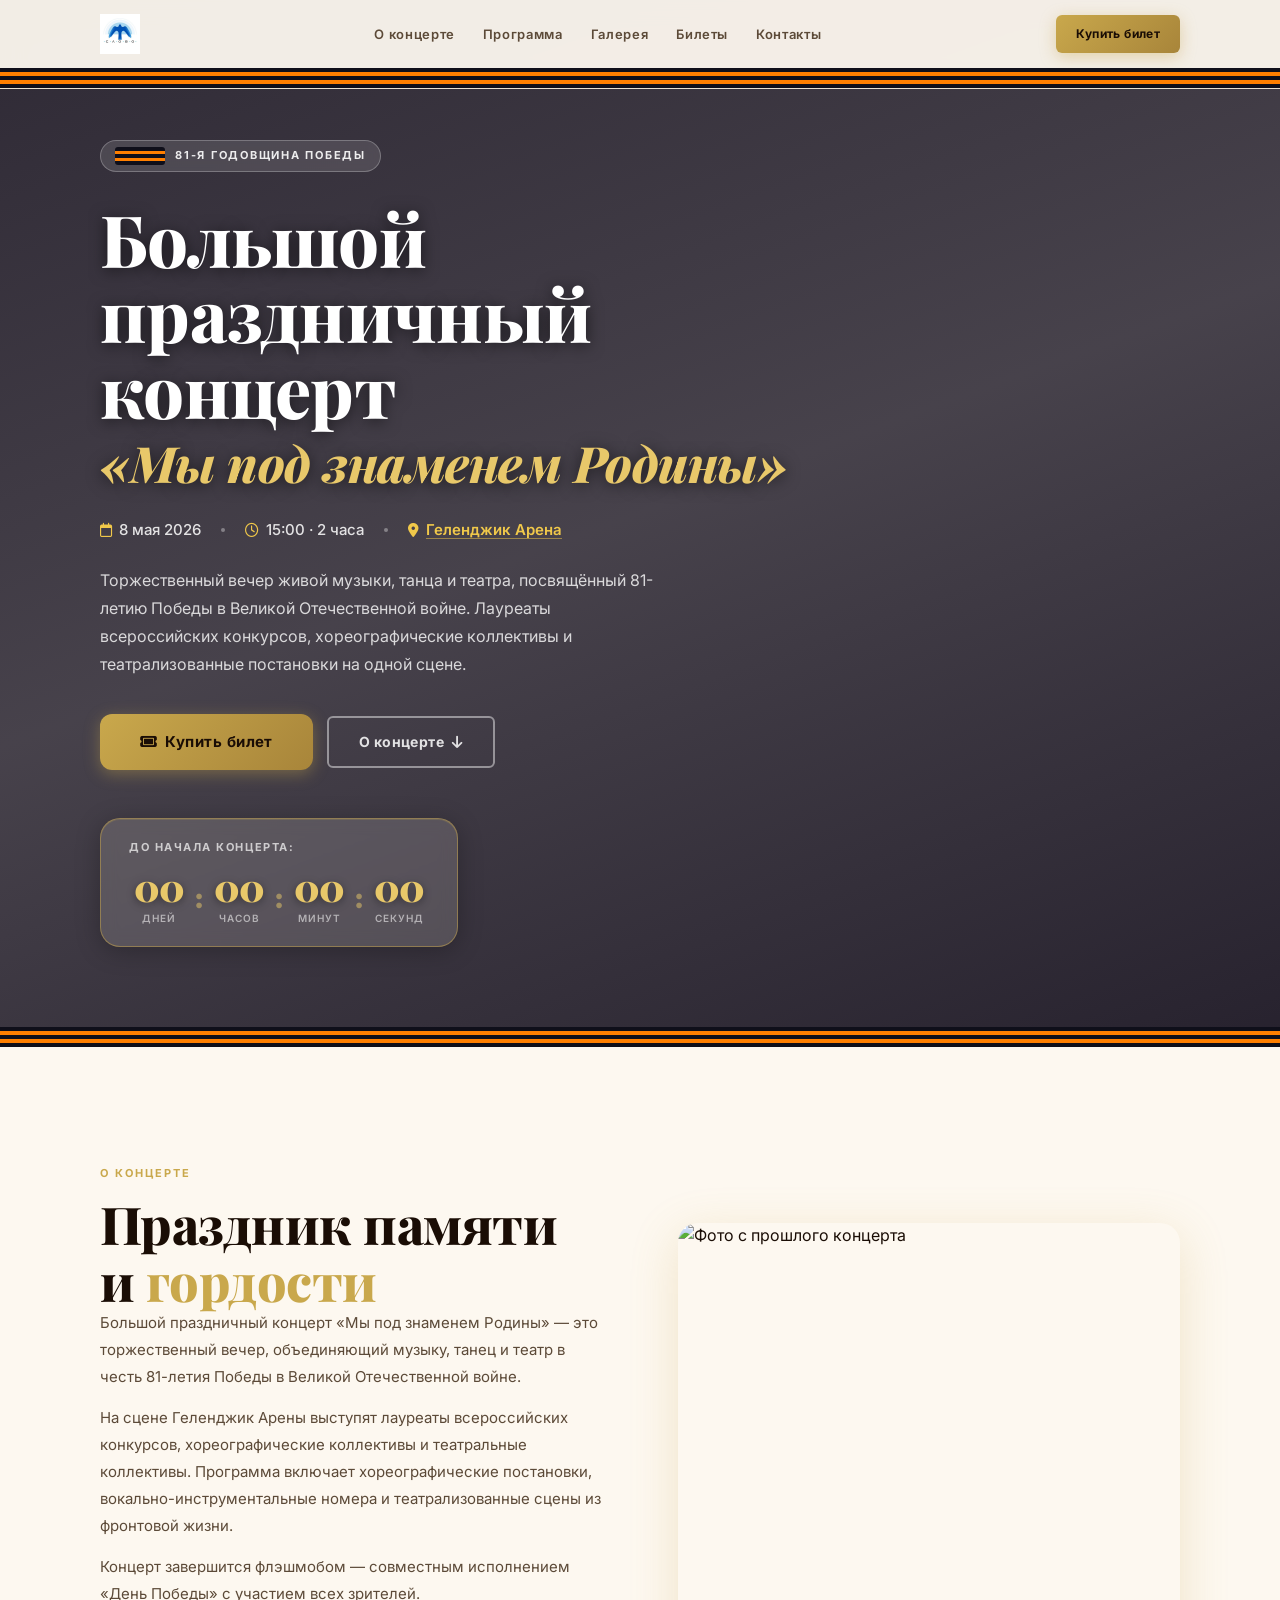
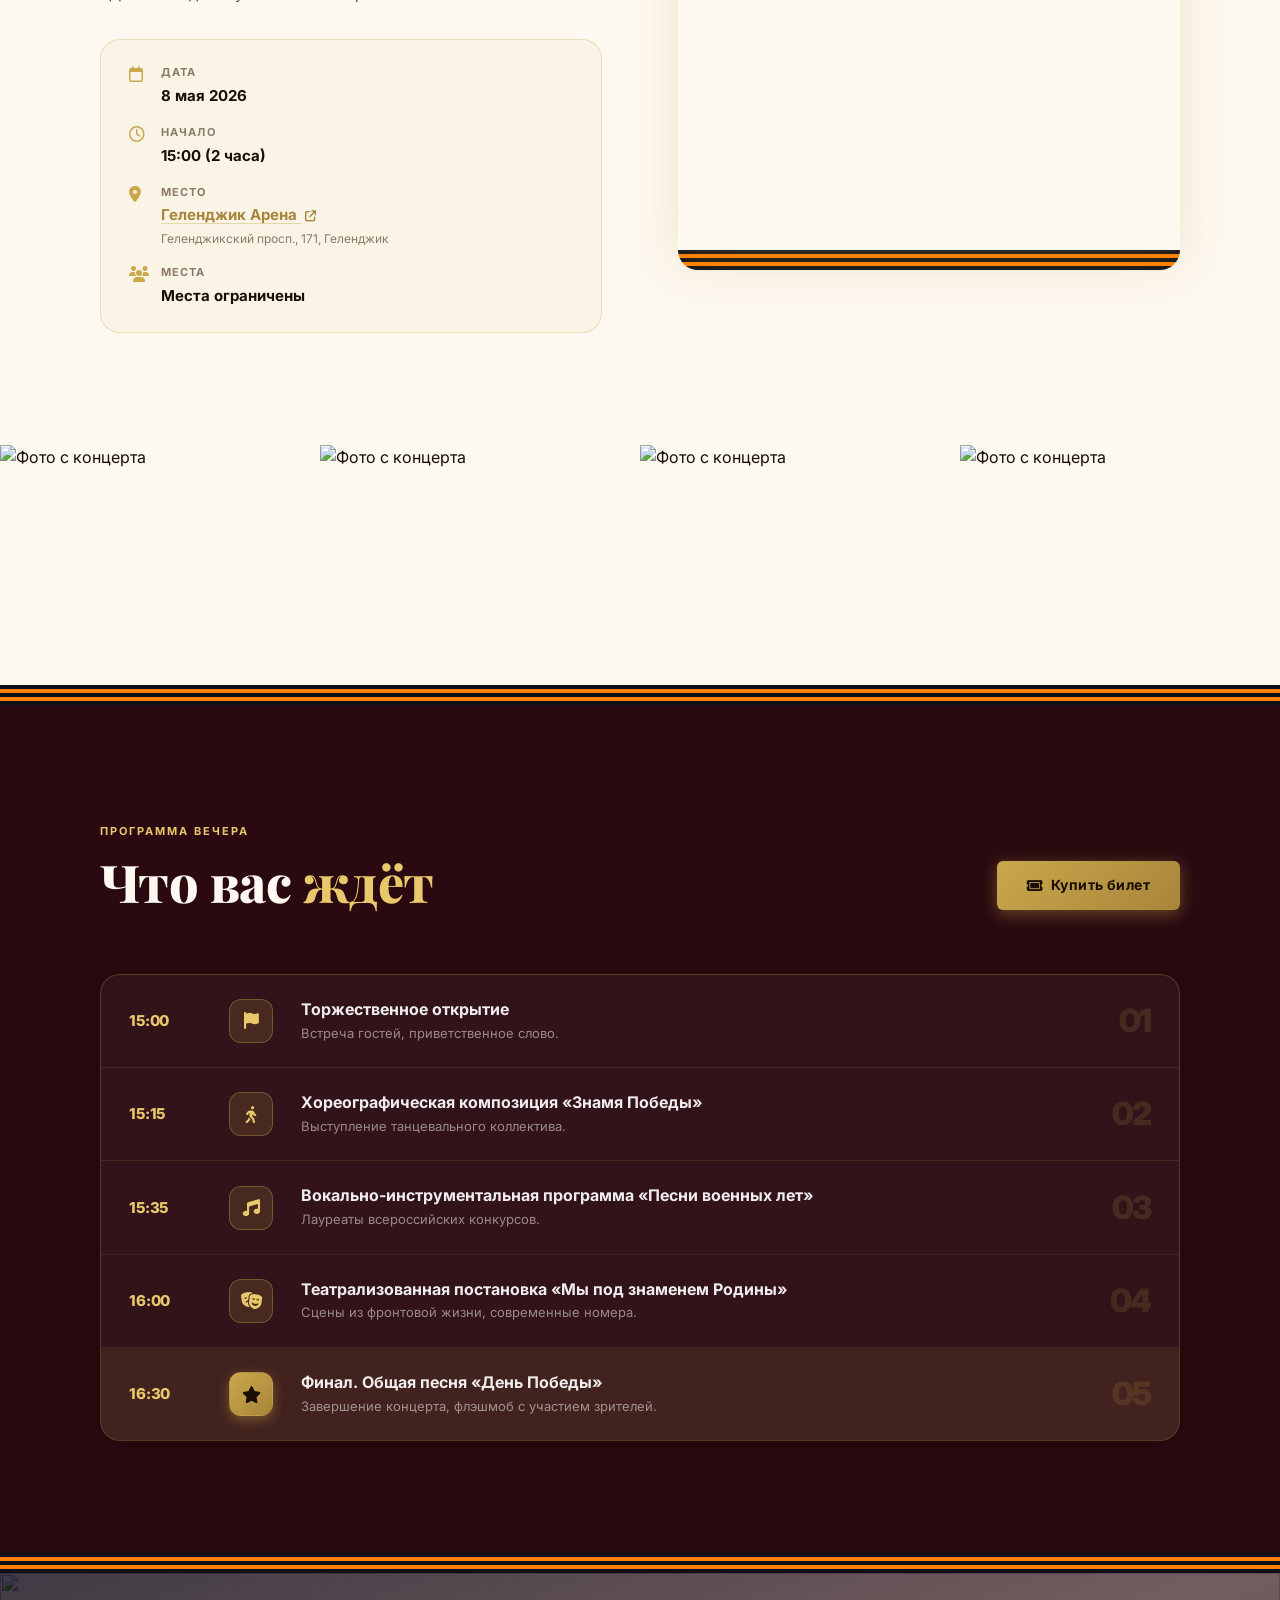
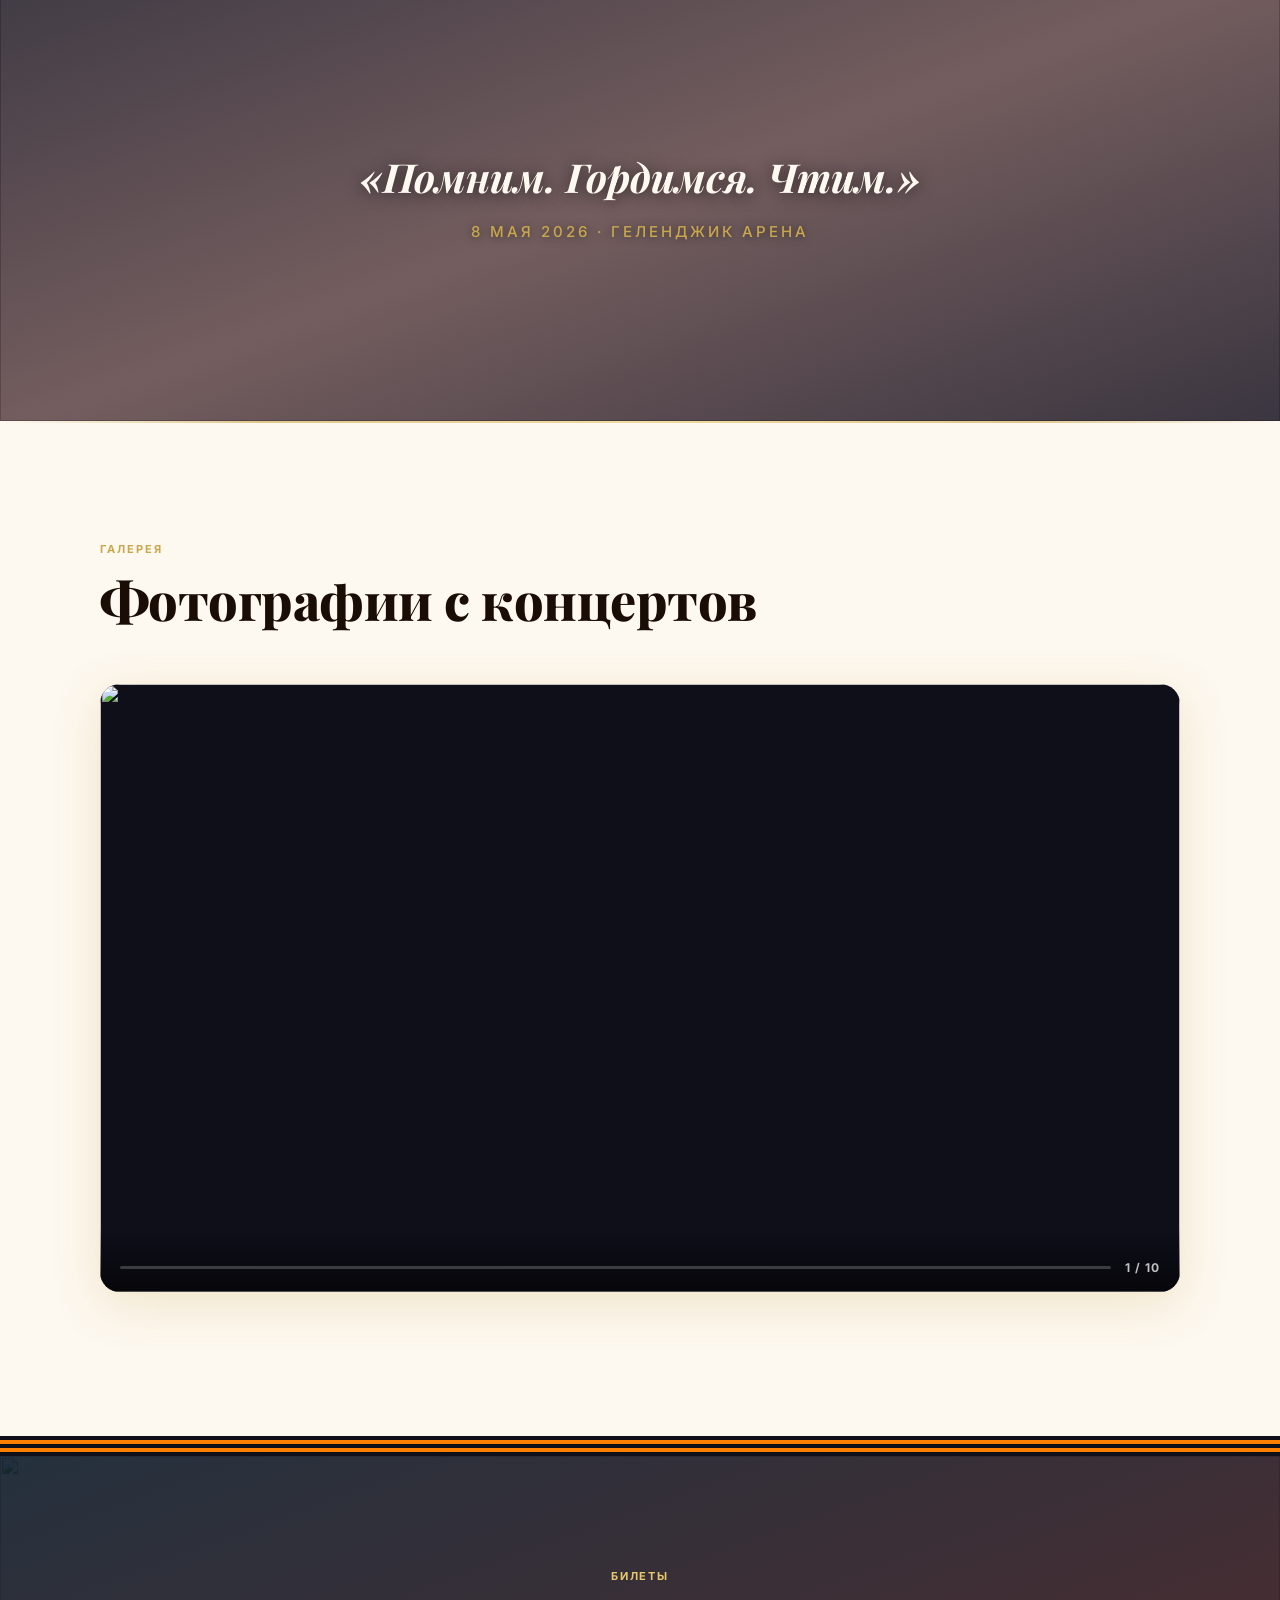
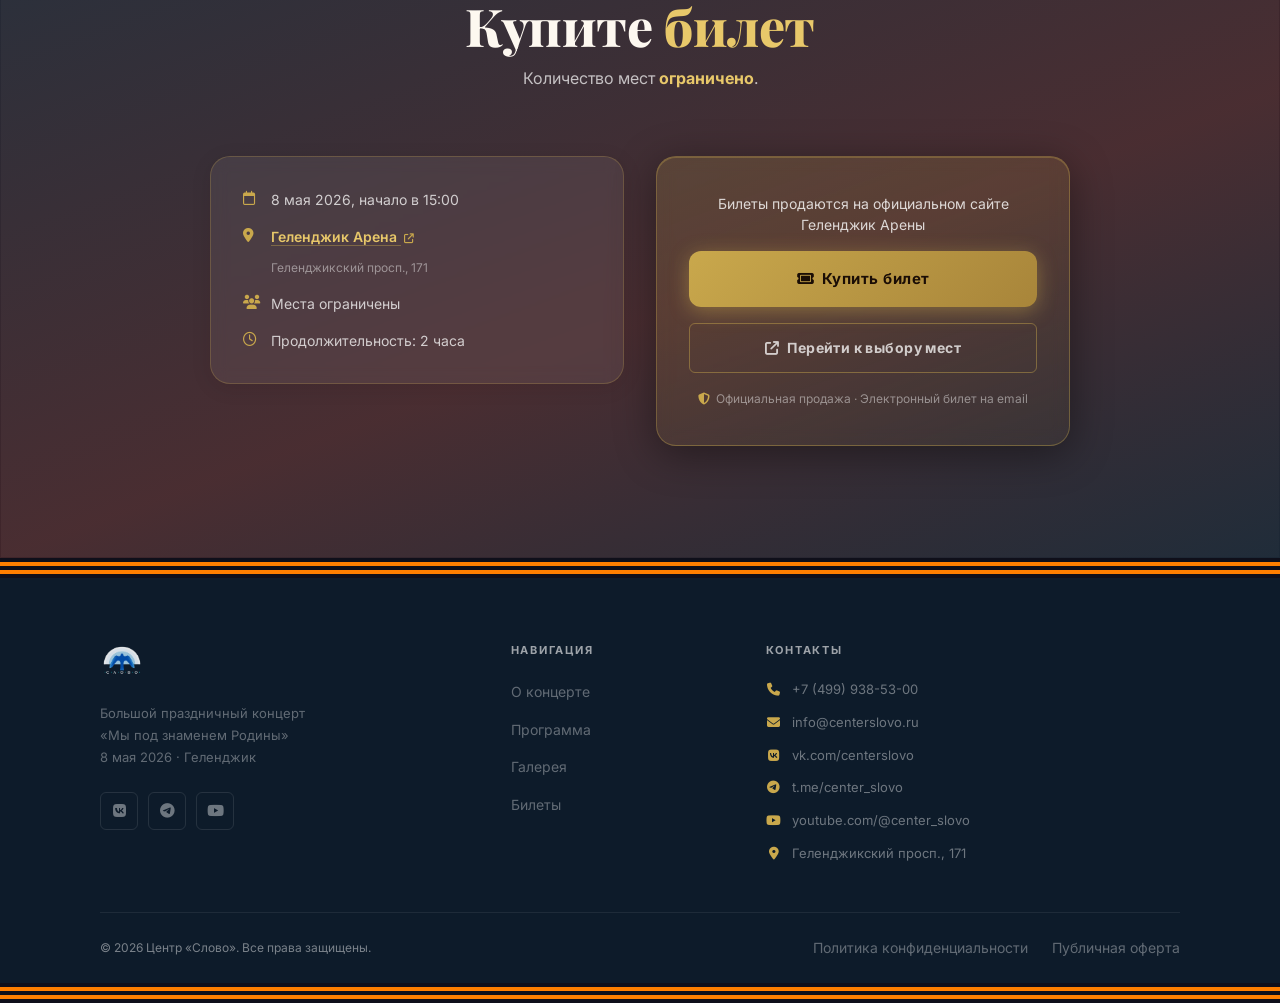
==== index.html @ ae4ef8c1 "update 28" ====
<!DOCTYPE html>
<html lang="ru">
<head>
  <meta charset="UTF-8" />
  <meta name="viewport" content="width=device-width, initial-scale=1.0" />

  <!-- SEO -->
  <title>«Мы под знаменем Родины» — Большой праздничный концерт, 8 мая 2026</title>
  <meta name="description" content="Большой праздничный концерт «Мы под знаменем Родины», посвящённый 81-летию Победы. 8 мая 2026, 15:00. Геленджик Арена." />
  <meta name="keywords" content="концерт, день победы, 9 мая, 8 мая, 2026, Геленджик, билеты, Мы под знаменем Родины" />

  <!-- Open Graph -->
  <meta property="og:type"        content="website" />
  <meta property="og:title"       content="«Мы под знаменем Родины» — Большой праздничный концерт" />
  <meta property="og:description" content="8 мая 2026 · 15:00 · Геленджик Арена" />
  <meta property="og:image"       content="https://raw.githubusercontent.com/admincenterslovo/slovo_lending/refs/heads/main/1.jpeg" />
  <meta property="og:locale"      content="ru_RU" />

  <!-- Twitter Card -->
  <meta name="twitter:card"        content="summary_large_image" />
  <meta name="twitter:title"       content="«Мы под знаменем Родины» — Большой праздничный концерт" />
  <meta name="twitter:description" content="8 мая 2026 · 15:00 · Геленджик Арена" />
  <meta name="twitter:image"       content="https://raw.githubusercontent.com/admincenterslovo/slovo_lending/refs/heads/main/1.jpeg" />

  <!-- Fonts -->
  <link rel="preconnect" href="https://fonts.googleapis.com" />
  <link rel="preconnect" href="https://fonts.gstatic.com" crossorigin />
  <link href="https://fonts.googleapis.com/css2?family=Inter:wght@300;400;500;600;700;800;900&family=Playfair+Display:ital,wght@0,700;0,800;0,900;1,700;1,800&display=swap" rel="stylesheet" />

  <!-- Font Awesome -->
  <link rel="stylesheet" href="https://cdnjs.cloudflare.com/ajax/libs/font-awesome/6.5.0/css/all.min.css" />

  <style>
/* ─────────────────────────────────────────
   RESET & BASE
───────────────────────────────────────── */
*, *::before, *::after {
  box-sizing: border-box;
  margin: 0;
  padding: 0;
}

:root {
  /* Торжественно-патриотическая палитра */
  --white:      #ffffff;
  --off-white:  #fdf8f0;   /* слоновая кость */
  --light-blue: #fdf8f0;   /* тёплый фон (вместо голубого) */
  --gold:       #c9a84c;
  --gold-light: #e8c86a;
  --gold-dark:  #a8853a;
  --gold-bg:    #faf4e6;   /* очень светлый золотистый фон */
  --burgundy:   #2a0a10;   /* глубокий тёмно-бордовый */
  --dark-navy:  #0d1b2a;   /* тёмно-синий для футера */

  /* Акцент — Георгиевская ленточка */
  --orange: #ff7f00;
  --black:  #0f0f1a;

  /* Текст */
  --text-primary:   #1a0d05;
  --text-secondary: #5c4a38;
  --text-muted:     #8a7a6a;

  /* Нейтральные тёплые */
  --gray-100: #f7f3ec;
  --gray-200: #e8dfd0;
  --gray-300: #d4c8b5;

  --font:         'Inter', system-ui, -apple-system, sans-serif;
  --font-display: 'Playfair Display', Georgia, 'Times New Roman', serif;

  --radius-sm:  6px;
  --radius-md:  12px;
  --radius-lg:  20px;

  --transition: 0.22s ease;

  --section-pad-y: clamp(64px, 9vw, 112px);
  --container-w:   1200px;
  --container-px:  clamp(20px, 5vw, 60px);

  --shadow-sm:   0 2px 8px rgba(201,168,76,0.12);
  --shadow-md:   0 6px 24px rgba(201,168,76,0.20);
  --shadow-lg:   0 12px 48px rgba(201,168,76,0.24);
  --shadow-card: 0 4px 20px rgba(26,13,5,0.10);
}

html {
  scroll-behavior: smooth;
  font-size: 16px;
}

body {
  font-family: var(--font);
  background-color: var(--off-white);
  color: var(--text-primary);
  line-height: 1.6;
  overflow-x: hidden;
  -webkit-font-smoothing: antialiased;
}

img    { display: block; max-width: 100%; }
a      { color: inherit; text-decoration: none; }
button { font-family: var(--font); }


/* ─────────────────────────────────────────
   GEORG. RIBBON (Георгиевская ленточка)
   3 чёрных + 2 оранжевых полосы
───────────────────────────────────────── */
.section-ribbon,
.header__ribbon,
.footer__ribbon {
  height: 20px;
  background: linear-gradient(
    180deg,
    var(--black)  0%,
    var(--black)  20%,
    var(--orange) 20%,
    var(--orange) 40%,
    var(--black)  40%,
    var(--black)  60%,
    var(--orange) 60%,
    var(--orange) 80%,
    var(--black)  80%,
    var(--black)  100%
  );
  flex-shrink: 0;
}

.ribbon-badge {
  display: inline-flex;
  align-items: center;
  gap: 10px;
  font-size: 11px;
  font-weight: 700;
  letter-spacing: 0.16em;
  text-transform: uppercase;
  color: var(--text-secondary);
  padding: 6px 14px;
  background: var(--white);
  border: 1px solid var(--gray-200);
  border-radius: 100px;
  box-shadow: var(--shadow-sm);
}

.ribbon-badge::before {
  content: '';
  display: inline-block;
  width: 50px;
  height: 18px;
  border-radius: 3px;
  background: linear-gradient(
    180deg,
    var(--black)  0%,
    var(--black)  20%,
    var(--orange) 20%,
    var(--orange) 40%,
    var(--black)  40%,
    var(--black)  60%,
    var(--orange) 60%,
    var(--orange) 80%,
    var(--black)  80%,
    var(--black)  100%
  );
  flex-shrink: 0;
}

/* ─────────────────────────────────────────
   UTILITIES
───────────────────────────────────────── */
.container {
  width: 100%;
  max-width: var(--container-w);
  margin: 0 auto;
  padding-left: var(--container-px);
  padding-right: var(--container-px);
}

.section {
  padding-top: var(--section-pad-y);
  padding-bottom: var(--section-pad-y);
}

.bg-white      { background-color: var(--off-white); }
.bg-light-blue { background-color: var(--off-white); }
.bg-dark       { background-color: var(--burgundy); }

.label {
  display: inline-block;
  font-size: 11px;
  font-weight: 700;
  letter-spacing: 0.18em;
  text-transform: uppercase;
  color: var(--gold);
  margin-bottom: 12px;
}

.section-title {
  font-family: var(--font-display);
  font-size: clamp(28px, 5vw, 52px);
  font-weight: 800;
  line-height: 1.1;
  letter-spacing: -0.01em;
  color: var(--text-primary);
}

.accent-blue   { color: var(--gold); }

/* ─────────────────────────────────────────
   BUTTONS
───────────────────────────────────────── */
.btn {
  display: inline-flex;
  align-items: center;
  justify-content: center;
  gap: 8px;
  padding: 13px 30px;
  font-family: var(--font);
  font-size: 14px;
  font-weight: 700;
  letter-spacing: 0.03em;
  border: none;
  border-radius: var(--radius-sm);
  cursor: pointer;
  transition: transform var(--transition), box-shadow var(--transition),
              background-color var(--transition), color var(--transition),
              border-color var(--transition);
  text-decoration: none;
  white-space: nowrap;
}

.btn:hover  { transform: translateY(-2px); box-shadow: var(--shadow-lg); }
.btn:active { transform: translateY(0); }

.btn--lg { padding: 16px 40px; font-size: 15px; border-radius: var(--radius-md); }

.btn--primary {
  background: linear-gradient(135deg, var(--gold), var(--gold-dark));
  color: #1a0d05;
  box-shadow: 0 4px 16px rgba(201,168,76,0.40);
}
.btn--primary:hover {
  background: linear-gradient(135deg, var(--gold-light), var(--gold));
  box-shadow: 0 8px 32px rgba(201,168,76,0.55);
}

.btn--outline-blue {
  background: transparent;
  color: var(--gold);
  border: 2px solid var(--gold);
}
.btn--outline-blue:hover {
  background: var(--gold);
  color: #1a0d05;
}

/* ─────────────────────────────────────────
   HEADER
───────────────────────────────────────── */
.header {
  position: fixed;
  top: 0; left: 0; right: 0;
  z-index: 100;
  background: rgba(253,248,240,0.95);
  backdrop-filter: blur(12px);
  -webkit-backdrop-filter: blur(12px);
  box-shadow: 0 1px 0 var(--gray-200);
  transition: box-shadow var(--transition);
}

.header.scrolled {
  box-shadow: 0 4px 24px rgba(201,168,76,0.15);
}

.header__inner {
  display: flex;
  align-items: center;
  justify-content: space-between;
  gap: 24px;
  padding: 14px 0;
}




/* Реальный логотип (img) */
.site-logo {
  height: 40px;
  width: auto;
  display: block;
  object-fit: contain;
}

.site-logo--footer {
  height: 44px;
  margin-bottom: 16px;
  opacity: 0.9;
}


.nav {
  display: flex;
  align-items: center;
  gap: 28px;
}

.nav__link {
  font-size: 13px;
  font-weight: 600;
  letter-spacing: 0.05em;
  color: var(--text-secondary);
  transition: color var(--transition);
  position: relative;
  white-space: nowrap;
}

.nav__link::after {
  content: '';
  position: absolute;
  bottom: -3px; left: 0; right: 0;
  height: 2px;
  background-color: var(--gold);
  transform: scaleX(0);
  transform-origin: left;
  transition: transform var(--transition);
}
.nav__link:hover { color: var(--gold-dark); }
.nav__link:hover::after { transform: scaleX(1); }

.nav__cta { padding: 9px 20px; font-size: 12px; }

.hamburger {
  display: none;
  flex-direction: column;
  gap: 5px;
  cursor: pointer;
  padding: 4px;
  background: none;
  border: none;
}

.hamburger span {
  display: block;
  width: 24px; height: 2px;
  background-color: var(--text-primary);
  border-radius: 2px;
  transition: transform var(--transition), opacity var(--transition);
}

.nav--mobile {
  display: none;
  position: fixed;
  inset: 0;
  background-color: var(--off-white);
  flex-direction: column;
  align-items: center;
  justify-content: center;
  gap: 28px;
  z-index: 101;
}
.nav--mobile.open { display: flex; }
.nav--mobile .nav__link {
  font-size: 22px;
  font-weight: 700;
  color: var(--text-primary);
}

/* ─────────────────────────────────────────
   HERO
───────────────────────────────────────── */
.hero {
  position: relative;
  min-height: 100vh;
  display: flex;
  align-items: center;
  background-image: url('https://raw.githubusercontent.com/admincenterslovo/slovo_lending/refs/heads/main/hero.jpg');
  background-size: cover;
  background-position: center top;
  background-repeat: no-repeat;
  overflow: hidden;
  padding-top: 80px; /* offset для fixed header */
}

/* Тёмный оверлей поверх фото */
.hero::before {
  content: '';
  position: absolute;
  inset: 0;
  background: linear-gradient(
    160deg,
    rgba(10, 5, 20, 0.85) 0%,
    rgba(10, 5, 20, 0.75) 50%,
    rgba(10, 5, 20, 0.88) 100%
  );
  z-index: 0;
}

/* Декоративные blob-элементы — скрыты, фото заменяет их */
.hero__geo { display: none; }

.hero__content {
  position: relative;
  z-index: 1;
  padding: 60px 0 80px;
  max-width: 780px;
}

.hero__eyebrow {
  margin-bottom: 28px;
}

.hero__eyebrow .ribbon-badge {
  background: rgba(255,255,255,0.12);
  border-color: rgba(255,255,255,0.25);
  color: rgba(255,255,255,0.90);
  box-shadow: none;
  backdrop-filter: blur(6px);
}

.hero__title {
  font-family: var(--font-display);
  font-size: clamp(32px, 6vw, 72px);
  font-weight: 800;
  line-height: 1.05;
  letter-spacing: -0.01em;
  color: #ffffff;
  margin-bottom: 10px;
  text-shadow: 0 2px 16px rgba(0,0,0,0.6);
}

.hero__concert-name {
  font-family: var(--font-display);
  font-size: clamp(22px, 4vw, 50px);
  font-weight: 800;
  font-style: italic;
  line-height: 1.05;
  letter-spacing: -0.01em;
  color: var(--gold-light);
  margin-bottom: 28px;
  text-shadow: 0 2px 16px rgba(0,0,0,0.6);
}

.hero__info {
  display: flex;
  flex-wrap: wrap;
  align-items: center;
  gap: 8px 20px;
  margin-bottom: 24px;
}

.hero__info-item {
  display: flex;
  align-items: center;
  gap: 7px;
  font-size: 15px;
  font-weight: 500;
  color: rgba(255,255,255,0.85);
}

.hero__info-item i { color: #f0c84a; font-size: 14px; }

.hero__info-sep {
  width: 4px; height: 4px;
  border-radius: 50%;
  background-color: rgba(255,255,255,0.35);
  flex-shrink: 0;
}

.hero__venue-link {
  color: #f0c84a;
  font-weight: 600;
  text-decoration: underline;
  text-underline-offset: 3px;
  text-decoration-color: rgba(240,200,74,0.5);
  transition: text-decoration-color var(--transition), color var(--transition);
}
.hero__venue-link:hover {
  color: #ffe07a;
  text-decoration-color: #ffe07a;
}

.hero__description {
  font-size: clamp(14px, 1.6vw, 16px);
  color: rgba(255,255,255,0.80);
  max-width: 560px;
  margin-bottom: 36px;
  line-height: 1.75;
}

.hero__actions {
  display: flex;
  flex-wrap: wrap;
  gap: 14px;
  align-items: center;
  margin-bottom: 48px;
}

/* Countdown */
.countdown {
  display: inline-block;
  background: rgba(253,248,240,0.15);
  border: 1px solid rgba(201,168,76,0.50);
  border-radius: var(--radius-lg);
  padding: 20px 28px;
  box-shadow: 0 4px 24px rgba(0,0,0,0.25), inset 0 1px 0 rgba(201,168,76,0.20);
  backdrop-filter: blur(8px);
}

.countdown__title {
  font-size: 11px;
  font-weight: 700;
  letter-spacing: 0.14em;
  text-transform: uppercase;
  color: rgba(255,255,255,0.70);
  margin-bottom: 12px;
}

.countdown__items {
  display: flex;
  align-items: flex-end;
  gap: 6px;
}

.countdown__item {
  display: flex;
  flex-direction: column;
  align-items: center;
  min-width: 60px;
}

.countdown__num {
  font-family: var(--font-display);
  font-size: clamp(26px, 4vw, 38px);
  font-weight: 900;
  letter-spacing: -0.02em;
  color: var(--gold-light);
  line-height: 1;
  font-variant-numeric: tabular-nums;
  text-shadow: 0 2px 8px rgba(0,0,0,0.4);
}

.countdown__label {
  font-size: 10px;
  font-weight: 600;
  letter-spacing: 0.1em;
  text-transform: uppercase;
  color: rgba(255,255,255,0.55);
  margin-top: 4px;
}

.countdown__sep {
  font-size: 28px;
  font-weight: 900;
  color: var(--gold-light);
  opacity: 0.5;
  margin-bottom: 14px;
  line-height: 1;
}

/* ─────────────────────────────────────────
   ABOUT
───────────────────────────────────────── */
.about__grid {
  display: grid;
  grid-template-columns: 1fr 1fr;
  gap: clamp(40px, 6vw, 90px);
  align-items: center;
}

.about__text {
  font-size: 15px;
  color: var(--text-secondary);
  margin-bottom: 14px;
  line-height: 1.8;
}

.about__text:last-of-type { margin-bottom: 32px; }

.about__details {
  display: flex;
  flex-direction: column;
  gap: 16px;
  background: var(--gold-bg);
  border-radius: var(--radius-lg);
  padding: 24px 28px;
  border: 1px solid rgba(201,168,76,0.30);
}

.about__detail-item {
  display: flex;
  align-items: flex-start;
  gap: 14px;
}

.about__detail-icon {
  color: var(--gold);
  font-size: 16px;
  margin-top: 2px;
  flex-shrink: 0;
  width: 18px;
}

.about__detail-label {
  font-size: 11px;
  font-weight: 700;
  letter-spacing: 0.1em;
  text-transform: uppercase;
  color: var(--text-muted);
  margin-bottom: 2px;
}

.about__detail-value {
  font-size: 15px;
  font-weight: 700;
  color: var(--text-primary);
}

.about__detail-addr {
  font-size: 12px;
  color: var(--text-muted);
  margin-top: 2px;
}

.about__venue-link {
  color: var(--gold-dark);
  text-decoration: underline;
  text-underline-offset: 3px;
  text-decoration-color: rgba(201,168,76,0.4);
  transition: color var(--transition);
}
.about__venue-link:hover { color: var(--gold); }
.about__venue-link i { font-size: 11px; margin-left: 4px; }

/* Photo col */
.about__photo-col { position: relative; }

.about__photo-frame {
  border-radius: var(--radius-lg) var(--radius-lg) 0 0;
  overflow: hidden;
  box-shadow: var(--shadow-lg);
  position: relative;
}

.about__photo {
  width: 100%;
  aspect-ratio: 4/5;
  object-fit: cover;
  display: block;
}

.about__photo-placeholder {
  display: none;
  flex-direction: column;
  align-items: center;
  justify-content: center;
  gap: 12px;
  width: 100%;
  aspect-ratio: 4/5;
  background: linear-gradient(135deg, var(--gold-bg), var(--off-white));
  border: 2px dashed var(--gray-300);
  border-radius: var(--radius-lg);
  color: var(--text-muted);
  font-size: 14px;
  font-weight: 500;
}
.about__photo-placeholder i { font-size: 40px; color: var(--gold); opacity: 0.4; }
.about__photo-hint { font-size: 11px; opacity: 0.6; }

/* Decorative ribbon accent on photo */
.about__ribbon-accent {
  height: 20px;
  background: linear-gradient(
    180deg,
    var(--black)  0%,  var(--black)  20%,
    var(--orange) 20%, var(--orange) 40%,
    var(--black)  40%, var(--black)  60%,
    var(--orange) 60%, var(--orange) 80%,
    var(--black)  80%, var(--black)  100%
  );
  flex-shrink: 0;
  border-radius: 0 0 var(--radius-lg) var(--radius-lg);
}

/* ─────────────────────────────────────────
   PROGRAM
───────────────────────────────────────── */
.program__header {
  display: flex;
  align-items: flex-end;
  justify-content: space-between;
  gap: 24px;
  margin-bottom: clamp(36px, 5vw, 64px);
  flex-wrap: wrap;
}

/* В тёмных секциях — заголовки светлые */
.bg-dark .section-title,
.bg-dark .label,
.tickets__bg-wrap .section-title,
.tickets__bg-wrap .label {
  color: var(--off-white);
}
.bg-dark .label,
.tickets__bg-wrap .label {
  color: var(--gold-light);
}
.bg-dark .accent-blue,
.tickets__bg-wrap .accent-blue {
  color: var(--gold-light);
}

.program__list {
  display: flex;
  flex-direction: column;
  gap: 0;
  border: 1px solid rgba(201,168,76,0.25);
  border-radius: var(--radius-lg);
  overflow: hidden;
  background: rgba(255,255,255,0.04);
  box-shadow: 0 4px 24px rgba(0,0,0,0.30);
}

.program__item {
  display: grid;
  grid-template-columns: 80px 52px 1fr 56px;
  align-items: center;
  gap: 20px;
  padding: 24px 28px;
  border-bottom: 1px solid rgba(201,168,76,0.12);
  transition: background-color var(--transition);
  position: relative;
}

.program__item:last-child { border-bottom: none; }

.program__item:hover { background-color: rgba(201,168,76,0.06); }

.program__item--final {
  background-color: rgba(201,168,76,0.10);
}
.program__item--final:hover { background-color: rgba(201,168,76,0.16); }

.program__item-time {
  font-size: 15px;
  font-weight: 800;
  color: var(--gold-light);
  letter-spacing: -0.01em;
  white-space: nowrap;
}

.program__item-icon {
  width: 44px; height: 44px;
  border-radius: var(--radius-md);
  background: rgba(201,168,76,0.15);
  border: 1px solid rgba(201,168,76,0.35);
  display: flex;
  align-items: center;
  justify-content: center;
  font-size: 17px;
  color: var(--gold-light);
  flex-shrink: 0;
}

.program__item--final .program__item-icon {
  background: linear-gradient(135deg, var(--gold), var(--gold-dark));
  color: #1a0d05;
  border-color: transparent;
  box-shadow: 0 4px 12px rgba(201,168,76,0.40);
}

.program__item-body { flex: 1; }

.program__item-title {
  font-size: 16px;
  font-weight: 700;
  color: rgba(255,255,255,0.92);
  margin-bottom: 4px;
  line-height: 1.3;
}

.program__item-desc {
  font-size: 13px;
  color: rgba(255,255,255,0.50);
  line-height: 1.5;
}

.program__item-num {
  font-size: 32px;
  font-weight: 900;
  color: rgba(201,168,76,0.15);
  letter-spacing: -0.04em;
  line-height: 1;
  user-select: none;
  text-align: right;
}

/* ─────────────────────────────────────────
   GALLERY
───────────────────────────────────────── */
.gallery__header {
  margin-bottom: clamp(32px, 5vw, 56px);
}





/* ─────────────────────────────────────────
   TICKETS
───────────────────────────────────────── */
.tickets__header {
  text-align: center;
  margin-bottom: clamp(36px, 6vw, 64px);
}
.tickets__header .label { display: block; }

.tickets__subtitle {
  margin-top: 12px;
  font-size: 16px;
  color: rgba(255,255,255,0.70);
}
.tickets__subtitle strong { color: var(--gold-light); }

.tickets__cta-block {
  display: grid;
  grid-template-columns: 1fr 1fr;
  gap: 32px;
  align-items: start;
  max-width: 860px;
  margin: 0 auto;
}

.tickets__info-card {
  background: rgba(255,255,255,0.07);
  border-radius: var(--radius-lg);
  padding: 32px;
  border: 1px solid rgba(201,168,76,0.25);
  box-shadow: var(--shadow-card);
  display: flex;
  flex-direction: column;
  gap: 16px;
  backdrop-filter: blur(8px);
}

.tickets__info-row {
  display: flex;
  align-items: flex-start;
  gap: 12px;
  font-size: 14px;
  color: rgba(255,255,255,0.75);
  line-height: 1.5;
  flex-wrap: wrap;
}

.tickets__info-row i {
  color: var(--gold);
  margin-top: 2px;
  flex-shrink: 0;
  width: 16px;
}

.tickets__venue-link {
  color: var(--gold-light);
  font-weight: 600;
  text-decoration: underline;
  text-underline-offset: 3px;
  text-decoration-color: rgba(201,168,76,0.40);
  transition: color var(--transition);
}
.tickets__venue-link:hover { color: var(--gold); }
.tickets__venue-link i { font-size: 10px; margin-left: 3px; }

.tickets__addr {
  font-size: 12px;
  color: rgba(255,255,255,0.45);
  width: 100%;
  padding-left: 28px;
}

.tickets__buy-block {
  background: linear-gradient(160deg, rgba(201,168,76,0.18), rgba(201,168,76,0.05));
  border-radius: var(--radius-lg);
  padding: 36px 32px;
  text-align: center;
  box-shadow: 0 8px 40px rgba(0,0,0,0.40), inset 0 1px 0 rgba(201,168,76,0.30);
  border: 1px solid rgba(201,168,76,0.35);
  display: flex;
  flex-direction: column;
  align-items: center;
  gap: 16px;
  backdrop-filter: blur(8px);
}

.tickets__buy-text {
  font-size: 14px;
  color: rgba(255,255,255,0.8);
  line-height: 1.5;
}

.tickets__buy-btn {
  width: 100%;
  background: linear-gradient(135deg, var(--gold), var(--gold-dark)) !important;
  color: #1a0d05 !important;
  box-shadow: 0 4px 20px rgba(201,168,76,0.45) !important;
}
.tickets__buy-btn:hover {
  background: linear-gradient(135deg, var(--gold-light), var(--gold)) !important;
  box-shadow: 0 8px 32px rgba(201,168,76,0.60) !important;
}

.tickets__buy-btn-2 {
  width: 100%;
  background: transparent !important;
  color: rgba(255,255,255,0.75) !important;
  border: 1.5px solid rgba(201,168,76,0.45) !important;
}
.tickets__buy-btn-2:hover {
  background: rgba(201,168,76,0.12) !important;
  border-color: var(--gold) !important;
  color: var(--gold-light) !important;
}

.tickets__secure {
  font-size: 12px;
  color: rgba(255,255,255,0.45);
  display: flex;
  align-items: center;
  gap: 6px;
}
.tickets__secure i { color: var(--gold); }

/* ─────────────────────────────────────────
   FOOTER
───────────────────────────────────────── */
.footer {
  background-color: var(--dark-navy);
  color: rgba(255,255,255,0.45);
}

.footer__top {
  display: grid;
  grid-template-columns: 1.4fr 0.8fr 1.6fr;
  gap: 48px;
  padding: 64px 0 48px;
  border-bottom: 1px solid rgba(255,255,255,0.07);
}

.footer__col--brand .site-logo--footer {
  margin-bottom: 16px;
}

.footer__tagline {
  font-size: 13px;
  line-height: 1.7;
  color: rgba(255,255,255,0.35);
  margin-bottom: 24px;
}

.footer__social {
  display: flex;
  gap: 10px;
}

.footer__social-link {
  width: 38px; height: 38px;
  border-radius: var(--radius-sm);
  border: 1px solid rgba(255,255,255,0.1);
  display: flex;
  align-items: center;
  justify-content: center;
  font-size: 15px;
  color: rgba(255,255,255,0.4);
  transition: border-color var(--transition), color var(--transition),
              background-color var(--transition);
}
.footer__social-link:hover {
  border-color: var(--gold);
  color: var(--gold);
  background: rgba(201,168,76,0.12);
}

.footer__col-title {
  font-size: 11px;
  font-weight: 700;
  letter-spacing: 0.16em;
  text-transform: uppercase;
  color: rgba(255,255,255,0.6);
  margin-bottom: 20px;
}

.footer__nav {
  list-style: none;
  display: flex;
  flex-direction: column;
  gap: 12px;
}

.footer__link {
  font-size: 14px;
  color: rgba(255,255,255,0.35);
  transition: color var(--transition);
}
.footer__link:hover { color: var(--gold); }

.footer__contacts {
  list-style: none;
  display: flex;
  flex-direction: column;
  gap: 12px;
}

.footer__contacts li {
  display: flex;
  align-items: center;
  gap: 10px;
  font-size: 13px;
}

.footer__contacts i {
  color: var(--gold);
  flex-shrink: 0;
  width: 16px;
  text-align: center;
}

.footer__contacts a {
  color: rgba(255,255,255,0.4);
  transition: color var(--transition);
}
.footer__contacts a:hover { color: var(--gold); }

.footer__bottom {
  display: flex;
  align-items: center;
  justify-content: space-between;
  gap: 16px;
  padding: 24px 0;
  flex-wrap: wrap;
}

.footer__copy { font-size: 12px; }

.footer__bottom-links {
  display: flex;
  gap: 24px;
}


/* ─────────────────────────────────────────
   RESPONSIVE
───────────────────────────────────────── */


@media (max-width: 900px) {
  .about__grid { grid-template-columns: 1fr; }
  .about__photo-col { order: -1; }

  .program__item {
    grid-template-columns: 70px 44px 1fr 40px;
    gap: 12px;
    padding: 20px 20px;
  }

  .tickets__cta-block {
    grid-template-columns: 1fr;
    max-width: 480px;
  }

  .footer__top { grid-template-columns: 1fr 1fr; }
  .footer__col--brand { grid-column: span 2; }

}

@media (max-width: 640px) {
  .nav    { display: none; }
  .hamburger { display: flex; }

  .hero__info { flex-direction: column; align-items: flex-start; gap: 8px; }
  .hero__info-sep { display: none; }

  .countdown { padding: 16px 20px; }
  .countdown__num { font-size: 24px; }
  .countdown__item { min-width: 50px; }
  .countdown__sep { font-size: 20px; margin-bottom: 12px; }

  .program__item {
    grid-template-columns: 60px 1fr;
    grid-template-rows: auto auto;
    gap: 8px 12px;
    padding: 18px 16px;
  }
  .program__item-icon { display: none; }
  .program__item-num  { display: none; }
  .program__item-body { grid-column: 2; }


  .footer__top { grid-template-columns: 1fr; }
  .footer__col--brand { grid-column: span 1; }
  .footer__bottom { flex-direction: column; text-align: center; }
  .footer__bottom-links { justify-content: center; }

  .program__header { flex-direction: column; align-items: flex-start; }
}





/* ─────────────────────────────────────────
   LIGHTBOX
───────────────────────────────────────── */
.lightbox {
  position: fixed;
  inset: 0;
  background: rgba(10, 10, 26, 0.94);
  z-index: 400;
  display: flex;
  align-items: center;
  justify-content: center;
  opacity: 0;
  visibility: hidden;
  transition: opacity 0.25s ease, visibility 0.25s ease;
}

.lightbox.open {
  opacity: 1;
  visibility: visible;
}

.lightbox__img-wrap {
  position: absolute;
  inset: 0;
  display: flex;
  align-items: center;
  justify-content: center;
  overflow: hidden;
  cursor: zoom-in;
  user-select: none;
  -webkit-user-select: none;
}
.lightbox__img-wrap.lb-zoomed  { cursor: grab; }
.lightbox__img-wrap.lb-dragging { cursor: grabbing; }

.lightbox__img {
  max-width: calc(100vw - 160px);
  max-height: calc(100vh - 80px);
  object-fit: contain;
  border-radius: var(--radius-md);
  box-shadow: 0 32px 100px rgba(0, 0, 0, 0.8);
  display: block;
  transition: opacity 0.15s ease;
  user-select: none;
  transform-origin: center center;
  will-change: transform;
}

.lightbox__img.loading {
  opacity: 0.4;
}

.lightbox__close {
  position: absolute;
  top: 20px; right: 20px;
  width: 44px; height: 44px;
  background: rgba(255, 255, 255, 0.08);
  border: 1px solid rgba(255, 255, 255, 0.18);
  border-radius: 50%;
  color: rgba(255, 255, 255, 0.85);
  font-size: 18px;
  display: flex;
  align-items: center;
  justify-content: center;
  cursor: pointer;
  transition: background 0.2s ease, transform 0.2s ease;
  z-index: 10;
}
.lightbox__close:hover {
  background: rgba(255, 255, 255, 0.18);
  transform: scale(1.1);
}

.lightbox__nav {
  position: absolute;
  top: 50%; transform: translateY(-50%);
  width: 52px; height: 52px;
  background: rgba(255, 255, 255, 0.08);
  border: 1px solid rgba(255, 255, 255, 0.18);
  border-radius: 50%;
  color: rgba(255, 255, 255, 0.85);
  font-size: 18px;
  display: flex;
  align-items: center;
  justify-content: center;
  cursor: pointer;
  transition: background 0.2s ease, opacity 0.2s ease, transform 0.2s ease;
  z-index: 10;
}
.lightbox__nav:hover {
  background: rgba(255, 255, 255, 0.18);
  transform: translateY(-50%) scale(1.08);
}
.lightbox__nav:disabled {
  opacity: 0.25;
  cursor: default;
  pointer-events: none;
}
.lightbox__nav--prev { left: 20px; }
.lightbox__nav--next { right: 20px; }

.lightbox__counter {
  position: absolute;
  bottom: 20px;
  left: 50%; transform: translateX(-50%);
  font-size: 13px;
  font-weight: 600;
  color: rgba(255, 255, 255, 0.55);
  letter-spacing: 0.1em;
  background: rgba(0, 0, 0, 0.45);
  padding: 6px 18px;
  border-radius: 100px;
  white-space: nowrap;
  pointer-events: none;
  z-index: 10;
}

@media (max-width: 640px) {
  .lightbox__img-wrap {
    max-width: 100vw;
    max-height: calc(100vh - 100px);
    padding: 0 8px;
  }
  .lightbox__nav--prev { left: 8px; }
  .lightbox__nav--next { right: 8px; }
  .lightbox__nav { width: 40px; height: 40px; font-size: 15px; }
}

/* ─────────────────────────────────────────
   CAROUSEL
───────────────────────────────────────── */
.carousel {
  position: relative;
  border-radius: var(--radius-lg);
  overflow: hidden;
  background: var(--black);
  margin-bottom: 56px;
  box-shadow: var(--shadow-lg);
  aspect-ratio: 16 / 9;
  cursor: pointer;
  user-select: none;
}

.carousel__stage {
  position: relative;
  width: 100%;
  height: 100%;
}

.carousel__img {
  position: absolute;
  inset: 0;
  width: 100%; height: 100%;
  object-fit: cover;
  display: block;
  transition: opacity 0.45s ease;
  opacity: 1;
  z-index: 1;
}

.carousel__img--next {
  opacity: 0;
  z-index: 0;
}


/* Nav buttons */
.carousel__nav {
  position: absolute;
  top: 50%; transform: translateY(-50%);
  width: 52px; height: 52px;
  background: rgba(255, 255, 255, 0.12);
  backdrop-filter: blur(8px);
  -webkit-backdrop-filter: blur(8px);
  border: 1px solid rgba(255, 255, 255, 0.22);
  border-radius: 50%;
  color: var(--white);
  font-size: 17px;
  display: flex;
  align-items: center;
  justify-content: center;
  cursor: pointer;
  z-index: 10;
  transition: background 0.2s ease, transform 0.2s ease, opacity 0.2s ease;
  opacity: 0;
}

.carousel:hover .carousel__nav { opacity: 1; }
@media (hover: none) {
  .carousel__nav { opacity: 0.75; }
}
.carousel__nav:hover {
  background: rgba(255, 255, 255, 0.28);
  transform: translateY(-50%) scale(1.06);
}
.carousel__nav--prev { left: 20px; }
.carousel__nav--next { right: 20px; }

/* Footer bar */
.carousel__footer {
  position: absolute;
  bottom: 0; left: 0; right: 0;
  display: flex;
  align-items: center;
  gap: 14px;
  padding: 32px 20px 14px;
  background: linear-gradient(to top, rgba(0,0,0,0.6), transparent);
  z-index: 5;
}

.carousel__progress-wrap {
  flex: 1;
  height: 3px;
  background: rgba(255,255,255,0.2);
  border-radius: 3px;
  overflow: hidden;
}

.carousel__progress-bar {
  height: 100%;
  background: var(--white);
  border-radius: 3px;
  transition: width 0.4s ease;
  width: 0%;
}

/* Auto-play progress line (top) */
.carousel__play-area {
  position: absolute;
  top: 0; left: 0; right: 0;
  height: 3px;
  z-index: 6;
  overflow: hidden;
}

.carousel__play-line {
  height: 100%;
  background: var(--gold);
  width: 0%;
}

.carousel__play-line.running {
  animation: carouselAutoPlay var(--auto-duration, 5s) linear forwards;
}

@keyframes carouselAutoPlay {
  from { width: 0%; }
  to   { width: 100%; }
}

.carousel__counter {
  font-size: 12px;
  font-weight: 700;
  color: rgba(255,255,255,0.75);
  letter-spacing: 0.08em;
  white-space: nowrap;
  flex-shrink: 0;
}


@media (max-width: 768px) {
  .carousel { aspect-ratio: 4 / 3; }
  .carousel__nav { width: 40px; height: 40px; font-size: 14px; opacity: 0.75; }
}

@media (max-width: 480px) {
  .carousel { aspect-ratio: 1 / 1; border-radius: var(--radius-md); }
}

/* ─────────────────────────────────────────
   PHOTO STRIP (под «О концерте»)
───────────────────────────────────────── */
.photo-strip {
  display: grid;
  grid-template-columns: repeat(4, 1fr);
  gap: 0;
  overflow: hidden;
}

.photo-strip__img {
  width: 100%;
  aspect-ratio: 4 / 3;
  object-fit: cover;
  display: block;
  transition: transform 0.5s ease;
}

.photo-strip__item {
  overflow: hidden;
  position: relative;
}

.photo-strip__item:hover .photo-strip__img {
  transform: scale(1.04);
}

@media (max-width: 768px) {
  .photo-strip { grid-template-columns: repeat(2, 1fr); }
}

@media (max-width: 480px) {
  .photo-strip { grid-template-columns: repeat(2, 1fr); }
}

/* ─────────────────────────────────────────
   PHOTO BANNER (между Программой и Галереей)
───────────────────────────────────────── */
.photo-banner {
  position: relative;
  height: clamp(260px, 35vw, 480px);
  overflow: hidden;
}

.photo-banner__bg {
  position: absolute;
  inset: 0;
  width: 100%; height: 100%;
  object-fit: cover;
  object-position: center 30%;
  display: block;
}

.photo-banner__overlay {
  position: absolute;
  inset: 0;
  background: linear-gradient(
    160deg,
    rgba(10,5,20,0.78) 0%,
    rgba(42,10,16,0.65) 50%,
    rgba(10,5,20,0.80) 100%
  );
  z-index: 1;
}

.photo-banner__content {
  position: absolute;
  inset: 0;
  z-index: 2;
  display: flex;
  flex-direction: column;
  align-items: center;
  justify-content: center;
  text-align: center;
  padding: 0 clamp(24px, 8vw, 120px);
  gap: 16px;
}

.photo-banner__quote {
  font-family: var(--font-display);
  font-size: clamp(20px, 3.5vw, 40px);
  font-weight: 700;
  font-style: italic;
  color: var(--off-white);
  line-height: 1.35;
  text-shadow: 0 2px 16px rgba(0,0,0,0.6);
}

.photo-banner__sub {
  font-size: clamp(12px, 1.4vw, 15px);
  font-weight: 500;
  letter-spacing: 0.20em;
  text-transform: uppercase;
  color: var(--gold);
  text-shadow: 0 1px 8px rgba(0,0,0,0.5);
}

/* ─────────────────────────────────────────
   GALLERY GRID (миниатюры под каруселью)
───────────────────────────────────────── */
.gallery__grid {
  display: grid;
  grid-template-columns: repeat(4, 1fr);
  gap: 8px;
}

.gallery__thumb {
  position: relative;
  overflow: hidden;
  border-radius: var(--radius-sm);
  aspect-ratio: 1 / 1;
  cursor: pointer;
  background: var(--black);
}

.gallery__thumb img {
  width: 100%; height: 100%;
  object-fit: cover;
  display: block;
  transition: transform 0.4s ease, opacity 0.3s ease;
}

.gallery__thumb:hover img {
  transform: scale(1.06);
  opacity: 0.85;
}

.gallery__thumb::after {
  content: '\f00e';
  font-family: 'Font Awesome 6 Free';
  font-weight: 900;
  position: absolute;
  inset: 0;
  display: flex;
  align-items: center;
  justify-content: center;
  font-size: 22px;
  color: var(--gold-light);
  opacity: 0;
  transition: opacity 0.3s ease;
  background: rgba(10,5,20,0.30);
}

.gallery__thumb:hover::after { opacity: 1; }

@media (max-width: 900px) {
  .gallery__grid { grid-template-columns: repeat(3, 1fr); }
}

@media (max-width: 640px) {
  .gallery__grid { grid-template-columns: repeat(3, 1fr); gap: 4px; }
}

/* ─────────────────────────────────────────
   TICKETS — фоновое фото
───────────────────────────────────────── */
.tickets__bg-wrap {
  position: relative;
  overflow: hidden;
}

.tickets__bg-img {
  position: absolute;
  inset: 0;
  width: 100%; height: 100%;
  object-fit: cover;
  object-position: center 40%;
  z-index: 0;
}

.tickets__bg-overlay {
  position: absolute;
  inset: 0;
  background: linear-gradient(
    160deg,
    rgba(13,27,42,0.90) 0%,
    rgba(42,10,16,0.85) 60%,
    rgba(13,27,42,0.92) 100%
  );
  z-index: 1;
}

.tickets__bg-wrap .container {
  position: relative;
  z-index: 2;
}

/* Золотые разделители */
.gold-divider {
  height: 2px;
  background: linear-gradient(
    90deg,
    transparent 0%,
    var(--gold) 20%,
    var(--gold-light) 50%,
    var(--gold) 80%,
    transparent 100%
  );
  opacity: 0.6;
}
  </style>
</head>
<body>

  <!-- ─── HEADER ─── -->
  <header class="header" id="header">
    <div class="container">
      <div class="header__inner">
        <a href="#"><img src="images/logo_black.jpg" alt="Логотип" class="site-logo" /></a>

        <nav class="nav" aria-label="Основное меню">
          <a href="#about"   class="nav__link">О концерте</a>
          <a href="#program" class="nav__link">Программа</a>
          <a href="#gallery" class="nav__link">Галерея</a>
          <a href="#tickets" class="nav__link">Билеты</a>
          <a href="#contacts" class="nav__link">Контакты</a>
        </nav>

        <a href="https://gelenarena.edinoepole.ru/widget/events/201/event_seats"
           target="_blank" rel="noopener noreferrer"
           class="btn btn--primary nav__cta">
          Купить билет
        </a>

        <button class="hamburger" id="hamburger" aria-label="Меню" aria-expanded="false">
          <span></span>
          <span></span>
          <span></span>
        </button>
      </div>
    </div>
    <!-- Георгиевская ленточка под хедером -->
    <div class="header__ribbon" aria-hidden="true"></div>
  </header>

  <!-- Mobile nav -->
  <nav class="nav--mobile" id="mobileNav" aria-label="Мобильное меню">
    <a href="#about"    class="nav__link" data-close-nav>О концерте</a>
    <a href="#program"  class="nav__link" data-close-nav>Программа</a>
    <a href="#gallery"  class="nav__link" data-close-nav>Галерея</a>
    <a href="#tickets"  class="nav__link" data-close-nav>Билеты</a>
    <a href="#contacts" class="nav__link" data-close-nav>Контакты</a>
    <a href="https://gelenarena.edinoepole.ru/widget/events/201/event_seats"
       target="_blank" rel="noopener noreferrer"
       class="btn btn--primary" data-close-nav>
      Купить билет
    </a>
  </nav>

  <!-- ═══════════════════════════════════════
       HERO
  ═══════════════════════════════════════ -->
  <section class="hero" id="home">
    <div class="container">
      <div class="hero__content">

        <div class="hero__eyebrow">
          <span class="ribbon-badge">81-я годовщина Победы</span>
        </div>

        <h1 class="hero__title">
          Большой праздничный концерт
        </h1>
        <p class="hero__concert-name">
          «Мы под знаменем Родины»
        </p>

        <div class="hero__info">
          <div class="hero__info-item">
            <i class="fa-regular fa-calendar"></i>
            <span>8 мая 2026</span>
          </div>
          <div class="hero__info-sep" aria-hidden="true"></div>
          <div class="hero__info-item">
            <i class="fa-regular fa-clock"></i>
            <span>15:00 · 2 часа</span>
          </div>
          <div class="hero__info-sep" aria-hidden="true"></div>
          <div class="hero__info-item">
            <i class="fa-solid fa-location-dot"></i>
            <a href="https://yandex.ru/maps/org/gelendzhik_arena/24502049788?si=vammeg4a172dwnec2p6b2fa158"
               target="_blank" rel="noopener noreferrer"
               class="hero__venue-link">
              Геленджик Арена
            </a>
          </div>
        </div>

        <p class="hero__description">
          Торжественный вечер живой музыки, танца и театра, посвящённый
          81-летию Победы в Великой Отечественной войне.
          Лауреаты всероссийских конкурсов, хореографические коллективы и
          театрализованные постановки на одной сцене.
        </p>

        <div class="hero__actions">
          <a href="https://gelenarena.edinoepole.ru/widget/events/201/event_seats"
             target="_blank" rel="noopener noreferrer"
             class="btn btn--primary btn--lg">
            <i class="fa-solid fa-ticket"></i> Купить билет
          </a>
          <a href="#about" class="btn" style="background:transparent;color:rgba(255,255,255,0.85);border:2px solid rgba(255,255,255,0.45);">
            О концерте <i class="fa-solid fa-arrow-down"></i>
          </a>
        </div>

        <!-- Обратный отсчёт -->
        <div class="countdown" id="countdown">
          <p class="countdown__title">До начала концерта:</p>
          <div class="countdown__items">
            <div class="countdown__item">
              <span class="countdown__num" id="cd-days">00</span>
              <span class="countdown__label">дней</span>
            </div>
            <span class="countdown__sep" aria-hidden="true">:</span>
            <div class="countdown__item">
              <span class="countdown__num" id="cd-hours">00</span>
              <span class="countdown__label">часов</span>
            </div>
            <span class="countdown__sep" aria-hidden="true">:</span>
            <div class="countdown__item">
              <span class="countdown__num" id="cd-minutes">00</span>
              <span class="countdown__label">минут</span>
            </div>
            <span class="countdown__sep" aria-hidden="true">:</span>
            <div class="countdown__item">
              <span class="countdown__num" id="cd-seconds">00</span>
              <span class="countdown__label">секунд</span>
            </div>
          </div>
        </div>

      </div>
    </div>
  </section>

  <!-- Разделитель — Георгиевская ленточка -->
  <div class="section-ribbon" aria-hidden="true"></div>

  <!-- ═══════════════════════════════════════
       О КОНЦЕРТЕ
  ═══════════════════════════════════════ -->
  <section class="section bg-white" id="about">
    <div class="container">
      <div class="about__grid">

        <!-- Текст -->
        <div class="about__text-col">
          <span class="label">О концерте</span>
          <h2 class="section-title">
            Праздник памяти<br>
            и <span class="accent-blue">гордости</span>
          </h2>

          <p class="about__text">
            Большой праздничный концерт «Мы под знаменем Родины» — это торжественный
            вечер, объединяющий музыку, танец и театр в честь 81-летия Победы
            в Великой Отечественной войне.
          </p>
          <p class="about__text">
            На сцене Геленджик Арены выступят лауреаты всероссийских конкурсов,
            хореографические коллективы и театральные коллективы.
            Программа включает хореографические постановки, вокально-инструментальные
            номера и театрализованные сцены из фронтовой жизни.
          </p>
          <p class="about__text">
            Концерт завершится флэшмобом — совместным исполнением «День Победы»
            с участием всех зрителей.
          </p>

          <div class="about__details">
            <div class="about__detail-item">
              <i class="fa-regular fa-calendar about__detail-icon"></i>
              <div>
                <div class="about__detail-label">Дата</div>
                <div class="about__detail-value">8 мая 2026</div>
              </div>
            </div>
            <div class="about__detail-item">
              <i class="fa-regular fa-clock about__detail-icon"></i>
              <div>
                <div class="about__detail-label">Начало</div>
                <div class="about__detail-value">15:00 (2 часа)</div>
              </div>
            </div>
            <div class="about__detail-item">
              <i class="fa-solid fa-location-dot about__detail-icon"></i>
              <div>
                <div class="about__detail-label">Место</div>
                <div class="about__detail-value">
                  <a href="https://yandex.ru/maps/org/gelendzhik_arena/24502049788?si=vammeg4a172dwnec2p6b2fa158"
                     target="_blank" rel="noopener noreferrer"
                     class="about__venue-link">
                    Геленджик Арена
                    <i class="fa-solid fa-arrow-up-right-from-square"></i>
                  </a>
                </div>
                <div class="about__detail-addr">Геленджикский просп., 171, Геленджик</div>
              </div>
            </div>
            <div class="about__detail-item">
              <i class="fa-solid fa-users about__detail-icon"></i>
              <div>
                <div class="about__detail-label">Места</div>
                <div class="about__detail-value">Места ограничены</div>
              </div>
            </div>
          </div>
        </div>

        <!-- Фото -->
        <div class="about__photo-col">
          <div class="about__photo-frame">
            <img
              src="https://raw.githubusercontent.com/admincenterslovo/slovo_lending/refs/heads/main/1.jpeg"
              alt="Фото с прошлого концерта"
              class="about__photo"
            />
            <div class="about__photo-placeholder">
              <i class="fa-solid fa-camera"></i>
              <span>Фото с прошлого концерта</span>
              <span class="about__photo-hint">Добавьте файл images/1.jpeg</span>
            </div>
          </div>
          <!-- Лента -->
          <div class="about__ribbon-accent" aria-hidden="true"></div>
        </div>

      </div>
    </div>
  </section>

  <!-- Фото-полоса после «О концерте» -->
  <div class="photo-strip" aria-label="Фотографии с концертов">
    <div class="photo-strip__item">
      <img class="photo-strip__img" src="https://raw.githubusercontent.com/admincenterslovo/slovo_lending/refs/heads/main/5.jpeg" alt="Фото с концерта" loading="lazy" />
    </div>
    <div class="photo-strip__item">
      <img class="photo-strip__img" src="https://raw.githubusercontent.com/admincenterslovo/slovo_lending/refs/heads/main/6.jpeg" alt="Фото с концерта" loading="lazy" />
    </div>
    <div class="photo-strip__item">
      <img class="photo-strip__img" src="https://raw.githubusercontent.com/admincenterslovo/slovo_lending/refs/heads/main/7.jpeg" alt="Фото с концерта" loading="lazy" />
    </div>
    <div class="photo-strip__item">
      <img class="photo-strip__img" src="https://raw.githubusercontent.com/admincenterslovo/slovo_lending/refs/heads/main/8.jpeg" alt="Фото с концерта" loading="lazy" />
    </div>
  </div>

  <!-- Разделитель — Георгиевская ленточка -->
  <div class="section-ribbon" aria-hidden="true"></div>

  <!-- ═══════════════════════════════════════
       ПРОГРАММА
  ═══════════════════════════════════════ -->
  <section class="section bg-dark" id="program">
    <div class="container">

      <div class="program__header">
        <div>
          <span class="label">Программа вечера</span>
          <h2 class="section-title">
            Что вас <span class="accent-blue">ждёт</span>
          </h2>
        </div>
        <a href="https://gelenarena.edinoepole.ru/widget/events/201/event_seats"
           target="_blank" rel="noopener noreferrer"
           class="btn btn--primary">
          <i class="fa-solid fa-ticket"></i> Купить билет
        </a>
      </div>

      <div class="program__list">

        <div class="program__item">
          <div class="program__item-time">15:00</div>
          <div class="program__item-icon">
            <i class="fa-solid fa-flag"></i>
          </div>
          <div class="program__item-body">
            <h3 class="program__item-title">Торжественное открытие</h3>
            <p class="program__item-desc">Встреча гостей, приветственное слово.</p>
          </div>
          <div class="program__item-num">01</div>
        </div>

        <div class="program__item">
          <div class="program__item-time">15:15</div>
          <div class="program__item-icon">
            <i class="fa-solid fa-person-walking"></i>
          </div>
          <div class="program__item-body">
            <h3 class="program__item-title">Хореографическая композиция «Знамя Победы»</h3>
            <p class="program__item-desc">Выступление танцевального коллектива.</p>
          </div>
          <div class="program__item-num">02</div>
        </div>

        <div class="program__item">
          <div class="program__item-time">15:35</div>
          <div class="program__item-icon">
            <i class="fa-solid fa-music"></i>
          </div>
          <div class="program__item-body">
            <h3 class="program__item-title">Вокально-инструментальная программа «Песни военных лет»</h3>
            <p class="program__item-desc">Лауреаты всероссийских конкурсов.</p>
          </div>
          <div class="program__item-num">03</div>
        </div>

        <div class="program__item">
          <div class="program__item-time">16:00</div>
          <div class="program__item-icon">
            <i class="fa-solid fa-masks-theater"></i>
          </div>
          <div class="program__item-body">
            <h3 class="program__item-title">Театрализованная постановка «Мы под знаменем Родины»</h3>
            <p class="program__item-desc">Сцены из фронтовой жизни, современные номера.</p>
          </div>
          <div class="program__item-num">04</div>
        </div>

        <div class="program__item program__item--final">
          <div class="program__item-time">16:30</div>
          <div class="program__item-icon">
            <i class="fa-solid fa-star"></i>
          </div>
          <div class="program__item-body">
            <h3 class="program__item-title">Финал. Общая песня «День Победы»</h3>
            <p class="program__item-desc">Завершение концерта, флэшмоб с участием зрителей.</p>
          </div>
          <div class="program__item-num">05</div>
        </div>

      </div>
    </div>
  </section>

  <!-- Разделитель -->
  <div class="section-ribbon" aria-hidden="true"></div>

  <!-- Фото-баннер между Программой и Галереей -->
  <div class="photo-banner" aria-hidden="true">
    <img
      class="photo-banner__bg"
      src="https://raw.githubusercontent.com/admincenterslovo/slovo_lending/refs/heads/main/3.jpeg"
      alt=""
    />
    <div class="photo-banner__overlay"></div>
    <div class="photo-banner__content">
      <p class="photo-banner__quote">«Помним. Гордимся. Чтим.»</p>
      <p class="photo-banner__sub">8 мая 2026 · Геленджик Арена</p>
    </div>
  </div>

  <!-- Золотой разделитель -->
  <div class="gold-divider" aria-hidden="true"></div>

  <!-- ═══════════════════════════════════════
       ГАЛЕРЕЯ
  ═══════════════════════════════════════ -->
  <section class="section bg-white" id="gallery">
    <div class="container">

      <div class="gallery__header">
        <span class="label">Галерея</span>
        <h2 class="section-title">Фотографии с концертов</h2>
      </div>

      <!-- ── КАРУСЕЛЬ ── -->
      <div class="carousel" id="galleryCarousel" style="margin-bottom: 32px;">
        <div class="carousel__stage">
          <img class="carousel__img" id="carouselImg" src="" alt="" />
          <img class="carousel__img carousel__img--next" id="carouselImgNext" src="" alt="" aria-hidden="true" />
        </div>

        <button class="carousel__nav carousel__nav--prev" id="carouselPrev" aria-label="Предыдущее фото">
          <i class="fa-solid fa-chevron-left"></i>
        </button>
        <button class="carousel__nav carousel__nav--next" id="carouselNext" aria-label="Следующее фото">
          <i class="fa-solid fa-chevron-right"></i>
        </button>

        <div class="carousel__footer">
          <div class="carousel__progress-wrap" id="carouselProgressWrap" role="progressbar" aria-valuemin="1" aria-valuemax="10">
            <div class="carousel__progress-bar" id="carouselProgress"></div>
          </div>
          <div class="carousel__counter" id="carouselCounter">1 / 10</div>
        </div>

        <div class="carousel__play-area" id="carouselPlayArea" aria-hidden="true"></div>
      </div>

      <!-- ── СЕТКА МИНИАТЮР ── -->
      <div class="gallery__grid" id="galleryGrid" aria-label="Все фотографии"></div>

    </div>
  </section>

  <!-- Разделитель -->
  <div class="section-ribbon" aria-hidden="true"></div>

  <!-- ═══════════════════════════════════════
       БИЛЕТЫ
  ═══════════════════════════════════════ -->
  <section class="section tickets__bg-wrap" id="tickets">
    <img
      class="tickets__bg-img"
      src="https://raw.githubusercontent.com/admincenterslovo/slovo_lending/refs/heads/main/12.jpeg"
      alt=""
      aria-hidden="true"
    />
    <div class="tickets__bg-overlay" aria-hidden="true"></div>
    <div class="container">

      <div class="tickets__header">
        <span class="label">Билеты</span>
        <h2 class="section-title">Купите <span class="accent-blue">билет</span></h2>
        <p class="tickets__subtitle">
          Количество мест <strong>ограничено</strong>.
        </p>
      </div>

      <div class="tickets__cta-block">
        <div class="tickets__info-card">
          <div class="tickets__info-row">
            <i class="fa-regular fa-calendar"></i>
            <span>8 мая 2026, начало в 15:00</span>
          </div>
          <div class="tickets__info-row">
            <i class="fa-solid fa-location-dot"></i>
            <a href="https://yandex.ru/maps/org/gelendzhik_arena/24502049788?si=vammeg4a172dwnec2p6b2fa158"
               target="_blank" rel="noopener noreferrer"
               class="tickets__venue-link">
              Геленджик Арена
              <i class="fa-solid fa-arrow-up-right-from-square"></i>
            </a>
            <span class="tickets__addr">Геленджикский просп., 171</span>
          </div>
          <div class="tickets__info-row">
            <i class="fa-solid fa-users"></i>
            <span>Места ограничены</span>
          </div>
          <div class="tickets__info-row">
            <i class="fa-regular fa-clock"></i>
            <span>Продолжительность: 2 часа</span>
          </div>
        </div>

        <div class="tickets__buy-block">
          <p class="tickets__buy-text">
            Билеты продаются на официальном сайте Геленджик Арены
          </p>
          <a href="https://gelenarena.edinoepole.ru/widget/events/201/event_seats"
             target="_blank" rel="noopener noreferrer"
             class="btn btn--primary btn--lg tickets__buy-btn">
            <i class="fa-solid fa-ticket"></i> Купить билет
          </a>
          <a href="https://gelenarena.edinoepole.ru/widget/events/201/event_seats"
             target="_blank" rel="noopener noreferrer"
             class="btn btn--outline-blue tickets__buy-btn-2">
            <i class="fa-solid fa-arrow-up-right-from-square"></i> Перейти к выбору мест
          </a>
          <p class="tickets__secure">
            <i class="fa-solid fa-shield-halved"></i>
            Официальная продажа · Электронный билет на email
          </p>
        </div>
      </div>

    </div>
  </section>

  <!-- Разделитель -->
  <div class="section-ribbon" aria-hidden="true"></div>

  <!-- ═══════════════════════════════════════
       ФУТЕР / КОНТАКТЫ
  ═══════════════════════════════════════ -->
  <footer class="footer" id="contacts">
    <div class="container">
      <div class="footer__top">

        <div class="footer__col footer__col--brand">
          <img src="images/logo_white.png" alt="Логотип" class="site-logo site-logo--footer" />
          <p class="footer__tagline">
            Большой праздничный концерт<br>
            «Мы под знаменем Родины»<br>
            8 мая 2026 · Геленджик
          </p>
          <div class="footer__social">
            <a href="https://vk.com/centerslovo"
               target="_blank" rel="noopener noreferrer"
               class="footer__social-link" aria-label="ВКонтакте">
              <i class="fa-brands fa-vk"></i>
            </a>
            <a href="https://t.me/center_slovo"
               target="_blank" rel="noopener noreferrer"
               class="footer__social-link" aria-label="Telegram">
              <i class="fa-brands fa-telegram"></i>
            </a>
            <a href="https://www.youtube.com/@center_slovo"
               target="_blank" rel="noopener noreferrer"
               class="footer__social-link" aria-label="YouTube">
              <i class="fa-brands fa-youtube"></i>
            </a>
          </div>
        </div>

        <div class="footer__col">
          <div class="footer__col-title">Навигация</div>
          <ul class="footer__nav">
            <li><a href="#about"   class="footer__link">О концерте</a></li>
            <li><a href="#program" class="footer__link">Программа</a></li>
            <li><a href="#gallery" class="footer__link">Галерея</a></li>
            <li><a href="#tickets" class="footer__link">Билеты</a></li>
          </ul>
        </div>

        <div class="footer__col">
          <div class="footer__col-title">Контакты</div>
          <ul class="footer__contacts">
            <li>
              <i class="fa-solid fa-phone"></i>
              <a href="tel:+74999385300">+7 (499) 938-53-00</a>
            </li>
            <li>
              <i class="fa-solid fa-envelope"></i>
              <a href="mailto:info@centerslovo.ru">info@centerslovo.ru</a>
            </li>
            <li>
              <i class="fa-brands fa-vk"></i>
              <a href="https://vk.com/centerslovo" target="_blank" rel="noopener noreferrer">
                vk.com/centerslovo
              </a>
            </li>
            <li>
              <i class="fa-brands fa-telegram"></i>
              <a href="https://t.me/center_slovo" target="_blank" rel="noopener noreferrer">
                t.me/center_slovo
              </a>
            </li>
            <li>
              <i class="fa-brands fa-youtube"></i>
              <a href="https://www.youtube.com/@center_slovo" target="_blank" rel="noopener noreferrer">
                youtube.com/@center_slovo
              </a>
            </li>
            <li>
              <i class="fa-solid fa-location-dot"></i>
              <a href="https://yandex.ru/maps/org/gelendzhik_arena/24502049788?si=vammeg4a172dwnec2p6b2fa158"
                 target="_blank" rel="noopener noreferrer">
                Геленджикский просп., 171
              </a>
            </li>
          </ul>
        </div>

      </div>

      <div class="footer__bottom">
        <span class="footer__copy">© 2026 Центр «Слово». Все права защищены.</span>
        <div class="footer__bottom-links">
          <a href="#" class="footer__link">Политика конфиденциальности</a>
          <a href="#" class="footer__link">Публичная оферта</a>
        </div>
      </div>
    </div>
    <div class="footer__ribbon" aria-hidden="true"></div>
  </footer>


  <!-- ═══════════════════════════════════════
       LIGHTBOX
  ═══════════════════════════════════════ -->
  <div class="lightbox" id="lightbox" role="dialog" aria-modal="true" aria-label="Просмотр фото">
    <button class="lightbox__close" id="lightboxClose" aria-label="Закрыть">
      <i class="fa-solid fa-xmark"></i>
    </button>
    <button class="lightbox__nav lightbox__nav--prev" id="lightboxPrev" aria-label="Предыдущее фото">
      <i class="fa-solid fa-chevron-left"></i>
    </button>
    <button class="lightbox__nav lightbox__nav--next" id="lightboxNext" aria-label="Следующее фото">
      <i class="fa-solid fa-chevron-right"></i>
    </button>
    <div class="lightbox__img-wrap" id="lightboxImgWrap">
      <img class="lightbox__img" id="lightboxImg" src="" alt="" />
    </div>
    <div class="lightbox__counter" id="lightboxCounter"></div>
  </div>

<script>
/* ═══════════════════════════════════════
   1. HEADER SCROLL EFFECT
═══════════════════════════════════════ */
const header = document.getElementById('header');

window.addEventListener('scroll', () => {
  header.classList.toggle('scrolled', window.scrollY > 40);
}, { passive: true });

/* ═══════════════════════════════════════
   2. HAMBURGER / MOBILE NAV
═══════════════════════════════════════ */
const hamburger = document.getElementById('hamburger');
const mobileNav  = document.getElementById('mobileNav');

hamburger.addEventListener('click', () => {
  const open = mobileNav.classList.toggle('open');
  hamburger.setAttribute('aria-expanded', String(open));
  document.body.style.overflow = open ? 'hidden' : '';
});

document.querySelectorAll('[data-close-nav]').forEach(el => {
  el.addEventListener('click', () => {
    mobileNav.classList.remove('open');
    hamburger.setAttribute('aria-expanded', 'false');
    document.body.style.overflow = '';
  });
});

/* ═══════════════════════════════════════
   3. COUNTDOWN TIMER
   Концерт: 8 мая 2026, 15:00 МСК (UTC+3)
═══════════════════════════════════════ */
const CONCERT_DATE = new Date('2026-05-08T15:00:00+03:00');

const cdDays    = document.getElementById('cd-days');
const cdHours   = document.getElementById('cd-hours');
const cdMinutes = document.getElementById('cd-minutes');
const cdSeconds = document.getElementById('cd-seconds');

function pad(n) {
  return String(Math.floor(n)).padStart(2, '0');
}

function updateCountdown() {
  const diff = CONCERT_DATE - new Date();

  if (diff <= 0) {
    cdDays.textContent = cdHours.textContent =
    cdMinutes.textContent = cdSeconds.textContent = '00';
    clearInterval(countdownInterval);
    const cdTitle = document.querySelector('.countdown__title');
    if (cdTitle) cdTitle.textContent = 'Концерт уже идёт!';
    return;
  }

  cdDays.textContent    = pad(diff / (1000 * 60 * 60 * 24));
  cdHours.textContent   = pad((diff % (1000 * 60 * 60 * 24)) / (1000 * 60 * 60));
  cdMinutes.textContent = pad((diff % (1000 * 60 * 60)) / (1000 * 60));
  cdSeconds.textContent = pad((diff % (1000 * 60)) / 1000);
}

updateCountdown();
const countdownInterval = setInterval(updateCountdown, 1000);

/* ═══════════════════════════════════════
   4. ПЛАВНАЯ ПРОКРУТКА ПО ЯКОРЯМ
═══════════════════════════════════════ */
document.querySelectorAll('a[href^="#"]').forEach(link => {
  link.addEventListener('click', e => {
    const id = link.getAttribute('href').slice(1);
    if (!id) return;
    const target = document.getElementById(id);
    if (!target) return;
    e.preventDefault();
    const offset = header.offsetHeight + 16;
    window.scrollTo({ top: target.getBoundingClientRect().top + window.scrollY - offset, behavior: 'smooth' });
  });
});

/* ═══════════════════════════════════════
   5. GALLERY — CAROUSEL + INFINITE SCROLL + LIGHTBOX
═══════════════════════════════════════ */

/* ══ CAROUSEL ════════════════════════════
   Слайдшоу с cross-fade, автоиграй, свайп
═════════════════════════════════════════ */
(function initCarousel() {
  const AUTO_MS   = 5000;   // интервал авто-смены, мс

  const carouselEl   = document.getElementById('galleryCarousel');
  const imgCurrent   = document.getElementById('carouselImg');
  const imgNext      = document.getElementById('carouselImgNext');
  const btnPrev      = document.getElementById('carouselPrev');
  const btnNext      = document.getElementById('carouselNext');
  const counterEl    = document.getElementById('carouselCounter');
  const progressBar  = document.getElementById('carouselProgress');
  const playArea     = document.getElementById('carouselPlayArea');

  // Создаём линию авто-прогресса
  const playLine = document.createElement('div');
  playLine.className = 'carousel__play-line';
  playLine.style.setProperty('--auto-duration', AUTO_MS + 'ms');
  playArea.appendChild(playLine);


  let carouselIndex = 0;
  let autoTimer     = null;
  let transitioning = false;

  function total() { return window._PHOTOS ? window._PHOTOS.length : 0; }

  function updateUI(index) {
    progressBar.style.width = `${((index + 1) / total()) * 100}%`;
    counterEl.textContent   = `${index + 1} / ${total()}`;
    carouselEl.setAttribute('aria-label', `Фото ${index + 1} из ${total()}`);
  }

  function showSlide(newIndex, dir) {
    if (transitioning || !window._PHOTOS) return;
    transitioning = true;

    const photos = window._PHOTOS;
    newIndex = ((newIndex % photos.length) + photos.length) % photos.length;

    // Готовим следующий кадр под текущим
    imgNext.src = photos[newIndex].src;
    imgNext.alt = photos[newIndex].alt;
    imgNext.style.opacity = '0';
    imgNext.style.zIndex  = '0';
    imgCurrent.style.zIndex = '1';

    // Небольшая задержка — дать браузеру поставить src
    requestAnimationFrame(() => {
      requestAnimationFrame(() => {
        imgNext.style.transition  = 'opacity 0.45s ease';
        imgNext.style.opacity     = '1';
        imgCurrent.style.transition = 'opacity 0.45s ease';
        imgCurrent.style.opacity  = '0';

        setTimeout(() => {
          // Свапаем: next становится current
          imgCurrent.src     = photos[newIndex].src;
          imgCurrent.alt     = photos[newIndex].alt;
          imgCurrent.style.opacity    = '1';
          imgCurrent.style.transition = 'none';
          imgNext.style.opacity       = '0';
          imgNext.style.transition    = 'none';

          carouselIndex = newIndex;
          updateUI(carouselIndex);
          transitioning = false;
        }, 460);
      });
    });
  }

  function prev() { resetAuto(); showSlide(carouselIndex - 1, -1); }
  function next() { resetAuto(); showSlide(carouselIndex + 1,  1); }

  function startAuto() {
    clearTimeout(autoTimer);
    // Анимация прогресса
    playLine.style.animation = 'none';
    playLine.offsetHeight; // reflow
    playLine.style.setProperty('--auto-duration', AUTO_MS + 'ms');
    playLine.classList.add('running');
    playLine.style.animation = '';

    autoTimer = setTimeout(() => {
      showSlide(carouselIndex + 1, 1);
      startAuto();
    }, AUTO_MS);
  }

  function resetAuto() {
    clearTimeout(autoTimer);
    playLine.style.animation = 'none';
    startAuto();
  }

  // Инициализация после того, как PHOTOS будет доступен
  function init() {
    if (!window._PHOTOS || !window._PHOTOS.length) {
      setTimeout(init, 50);
      return;
    }
    const photos = window._PHOTOS;
    imgCurrent.src     = photos[0].src;
    imgCurrent.alt     = photos[0].alt;
    imgCurrent.style.opacity   = '1';
    imgCurrent.style.zIndex    = '1';
    imgCurrent.style.transition = 'none';
    imgNext.style.opacity      = '0';
    imgNext.style.zIndex       = '0';
    imgNext.style.transition   = 'none';
    updateUI(0);
    startAuto();
  }
  setTimeout(init, 0);

  // Кнопки
  btnPrev.addEventListener('click', e => { e.stopPropagation(); prev(); });
  btnNext.addEventListener('click', e => { e.stopPropagation(); next(); });

  // Клик по карусели → lightbox
  carouselEl.addEventListener('click', e => {
    if (e.target === btnPrev || e.target === btnNext) return;
    if (e.target.closest('.carousel__nav')) return;
    if (window._openLightbox) window._openLightbox(carouselIndex);
  });

  // Пауза при наведении
  carouselEl.addEventListener('mouseenter', () => clearTimeout(autoTimer));
  carouselEl.addEventListener('mouseleave', () => startAuto());

  // Свайп
  let touchX = 0, touchY = 0;
  carouselEl.addEventListener('touchstart', e => {
    touchX = e.touches[0].clientX;
    touchY = e.touches[0].clientY;
  }, { passive: true });
  carouselEl.addEventListener('touchend', e => {
    const dx = touchX - e.changedTouches[0].clientX;
    const dy = touchY - e.changedTouches[0].clientY;
    if (Math.abs(dx) > Math.abs(dy) && Math.abs(dx) > 40) {
      if (dx > 0) next(); else prev();
    }
  }, { passive: true });

  // Клавиши (только когда не открыт lightbox)
  document.addEventListener('keydown', e => {
    if (document.getElementById('lightbox').classList.contains('open')) return;
    if (e.key === 'ArrowLeft')  prev();
    if (e.key === 'ArrowRight') next();
  });
})();

// ── Список всех фото ──────────────────
// Чтобы добавить новые фото: увеличьте TOTAL или добавьте пути вручную
const TOTAL = 20;
// Делаем PHOTOS глобальным — карусель читает его через window._PHOTOS
const PHOTOS = Array.from({ length: TOTAL }, (_, i) => ({
  src: `https://raw.githubusercontent.com/admincenterslovo/slovo_lending/refs/heads/main/${i + 1}.jpeg`,
  srcFallback: `https://raw.githubusercontent.com/admincenterslovo/slovo_lending/refs/heads/main/${i + 1}.jpg`,
  alt: `Фото с прошлого концерта, кадр ${i + 1}`
}));
window._PHOTOS = PHOTOS;

/* ── GALLERY GRID — сетка миниатюр ───────────────── */
(function buildGalleryGrid() {
  const grid = document.getElementById('galleryGrid');
  if (!grid) return;
  // Показываем первые 16 фото (4×4) в сетке, начиная с 11-го (карусель — 1-10)
  const thumbPhotos = PHOTOS.slice(0, 16);
  thumbPhotos.forEach((photo, idx) => {
    const item = document.createElement('div');
    item.className = 'gallery__thumb';
    item.setAttribute('role', 'button');
    item.setAttribute('tabindex', '0');
    item.setAttribute('aria-label', `Открыть фото ${idx + 1}`);
    const img = document.createElement('img');
    img.src = photo.src;
    img.alt = photo.alt;
    img.loading = 'lazy';
    img.onerror = function() { if (photo.srcFallback) this.src = photo.srcFallback; };
    item.appendChild(img);
    item.addEventListener('click', () => { if (window._openLightbox) window._openLightbox(idx); });
    item.addEventListener('keydown', e => { if (e.key === 'Enter' || e.key === ' ') { e.preventDefault(); if (window._openLightbox) window._openLightbox(idx); } });
    grid.appendChild(item);
  });
})();

// Навешиваем onerror-фоллбэк на оба тега карусели сразу после создания PHOTOS
(function() {
  function addFallback(imgEl) {
    if (!imgEl) return;
    imgEl.addEventListener('error', function onErr() {
      imgEl.removeEventListener('error', onErr);
      const idx = parseInt(imgEl.alt.match(/\d+$/)?.[0] || '1') - 1;
      const ph = window._PHOTOS[idx];
      if (ph && imgEl.src.indexOf('.jpeg') !== -1 && ph.srcFallback) {
        imgEl.src = ph.srcFallback;
      }
    });
  }
  addFallback(document.getElementById('carouselImg'));
  addFallback(document.getElementById('carouselImgNext'));
})();

let currentIndex = 0;    // индекс открытого в lightbox фото

/* ══ LIGHTBOX ═══════════════════════════ */
const lightbox        = document.getElementById('lightbox');
const lightboxImg     = document.getElementById('lightboxImg');
const lightboxCounter = document.getElementById('lightboxCounter');
const lightboxClose   = document.getElementById('lightboxClose');
const lightboxPrev    = document.getElementById('lightboxPrev');
const lightboxNext    = document.getElementById('lightboxNext');

function openLightbox(index) {
  currentIndex = index;
  setPhoto(index);
  lightbox.classList.add('open');
  document.body.style.overflow = 'hidden';
  lightboxClose.focus();
}
// Экспорт для карусели
window._openLightbox = openLightbox;

function closeLightbox() {
  if (window._resetLightboxZoom) window._resetLightboxZoom();
  lightbox.classList.remove('open');
  document.body.style.overflow = '';
}

function setPhoto(index) {
  if (window._resetLightboxZoom) window._resetLightboxZoom();
  // Лёгкая анимация смены фото
  lightboxImg.classList.add('loading');
  lightboxImg.onload = () => lightboxImg.classList.remove('loading');

  lightboxImg.src = PHOTOS[index].src;
  lightboxImg.alt = PHOTOS[index].alt;
  lightboxCounter.textContent = `${index + 1} / ${PHOTOS.length}`;

  lightboxPrev.disabled = index === 0;
  lightboxNext.disabled = index === PHOTOS.length - 1;
}

function prevPhoto() {
  if (currentIndex > 0) setPhoto(--currentIndex);
}

function nextPhoto() {
  if (currentIndex < PHOTOS.length - 1) setPhoto(++currentIndex);
}

// Кнопки
lightboxClose.addEventListener('click', closeLightbox);
lightboxPrev.addEventListener('click', prevPhoto);
lightboxNext.addEventListener('click', nextPhoto);

// Клик по фону — закрыть
lightbox.addEventListener('click', e => {
  if (e.target === lightbox) closeLightbox();
});

// Клавиатура
document.addEventListener('keydown', e => {
  if (!lightbox.classList.contains('open')) return;
  if (e.key === 'Escape')      closeLightbox();
  if (e.key === 'ArrowLeft')   prevPhoto();
  if (e.key === 'ArrowRight')  nextPhoto();
});

// Свайп (мобильные)
let swipeStartX = 0;
let swipeStartY = 0;

lightbox.addEventListener('touchstart', e => {
  swipeStartX = e.touches[0].clientX;
  swipeStartY = e.touches[0].clientY;
}, { passive: true });

lightbox.addEventListener('touchend', e => {
  if (document.getElementById('lightboxImgWrap').classList.contains('lb-zoomed')) return;
  const dx = swipeStartX - e.changedTouches[0].clientX;
  const dy = swipeStartY - e.changedTouches[0].clientY;
  if (Math.abs(dx) > Math.abs(dy) && Math.abs(dx) > 48) {
    if (dx > 0) nextPhoto(); else prevPhoto();
  }
}, { passive: true });

/* ══ LIGHTBOX ZOOM ═══════════════════════
   Колёсико / двойной клик — зум на десктопе
   Pinch-to-zoom + перетаскивание — мобильные
═════════════════════════════════════════ */
(function initLightboxZoom() {
  const wrap = document.getElementById('lightboxImgWrap');
  const img  = document.getElementById('lightboxImg');

  let scale = 1, tx = 0, ty = 0;
  const MIN_SCALE = 1, MAX_SCALE = 5;

  function apply(animate) {
    img.style.transition = animate
      ? 'transform 0.25s ease, opacity 0.15s ease'
      : 'opacity 0.15s ease';
    img.style.transform = `translate(${tx}px, ${ty}px) scale(${scale})`;
    wrap.classList.toggle('lb-zoomed', scale > 1);
  }

  function reset() {
    scale = 1; tx = 0; ty = 0;
    apply(false);
  }
  window._resetLightboxZoom = reset;

  // Двойной клик — переключение зума
  wrap.addEventListener('dblclick', e => {
    if (scale > 1) { reset(); return; }
    // Зум к точке клика
    const rect = img.getBoundingClientRect();
    const cx = e.clientX - (rect.left + rect.width / 2);
    const cy = e.clientY - (rect.top  + rect.height / 2);
    scale = 2.5;
    tx = -cx * (scale - 1);
    ty = -cy * (scale - 1);
    apply(true);
  });

  // Колёсико — плавный зум к курсору
  wrap.addEventListener('wheel', e => {
    e.preventDefault();
    const factor   = e.deltaY < 0 ? 1.15 : 0.87;
    const newScale = Math.max(MIN_SCALE, Math.min(MAX_SCALE, scale * factor));

    if (newScale !== scale) {
      const rect = img.getBoundingClientRect();
      const cx = e.clientX - (rect.left + rect.width / 2);
      const cy = e.clientY - (rect.top  + rect.height / 2);
      tx += cx * (1 - newScale / scale);
      ty += cy * (1 - newScale / scale);
      scale = newScale;
    }

    if (scale <= 1) { scale = 1; tx = 0; ty = 0; }
    apply(false);
  }, { passive: false });

  // Перетаскивание мышью
  let dragging = false, ox = 0, oy = 0;

  wrap.addEventListener('mousedown', e => {
    if (scale <= 1 || e.button !== 0) return;
    e.preventDefault();
    dragging = true;
    ox = e.clientX - tx;
    oy = e.clientY - ty;
    wrap.classList.add('lb-dragging');
  });

  window.addEventListener('mousemove', e => {
    if (!dragging) return;
    tx = e.clientX - ox;
    ty = e.clientY - oy;
    apply(false);
  });

  window.addEventListener('mouseup', () => {
    if (!dragging) return;
    dragging = false;
    wrap.classList.remove('lb-dragging');
  });

  // Pinch-to-zoom + одиночный тач-пан
  let pinch0 = null, pinch1 = null, scaleAt = 1, txAt = 0, tyAt = 0;
  let panTouchId = null, panOx = 0, panOy = 0;

  wrap.addEventListener('touchstart', e => {
    if (e.touches.length === 2) {
      e.preventDefault();
      pinch0 = { x: e.touches[0].clientX, y: e.touches[0].clientY };
      pinch1 = { x: e.touches[1].clientX, y: e.touches[1].clientY };
      scaleAt = scale; txAt = tx; tyAt = ty;
      panTouchId = null;
    } else if (e.touches.length === 1 && scale > 1) {
      panTouchId = e.touches[0].identifier;
      panOx = e.touches[0].clientX - tx;
      panOy = e.touches[0].clientY - ty;
    }
  }, { passive: false });

  wrap.addEventListener('touchmove', e => {
    if (e.touches.length === 2 && pinch0 && pinch1) {
      e.preventDefault();
      const a = e.touches[0], b = e.touches[1];
      const d0 = Math.hypot(pinch1.x - pinch0.x, pinch1.y - pinch0.y);
      const d1 = Math.hypot(b.clientX - a.clientX, b.clientY - a.clientY);
      const newScale = Math.max(MIN_SCALE, Math.min(MAX_SCALE, scaleAt * (d1 / d0)));

      // Пан по смещению мидпойнта
      const mx0 = (pinch0.x + pinch1.x) / 2;
      const my0 = (pinch0.y + pinch1.y) / 2;
      const mx1 = (a.clientX + b.clientX) / 2;
      const my1 = (a.clientY + b.clientY) / 2;

      scale = newScale;
      tx = txAt + (mx1 - mx0);
      ty = tyAt + (my1 - my0);
      if (scale <= 1) { scale = 1; tx = 0; ty = 0; }
      apply(false);
    } else if (e.touches.length === 1 && scale > 1 && panTouchId !== null) {
      const t = [...e.touches].find(t => t.identifier === panTouchId);
      if (!t) return;
      e.preventDefault();
      tx = t.clientX - panOx;
      ty = t.clientY - panOy;
      apply(false);
    }
  }, { passive: false });

  wrap.addEventListener('touchend', () => {
    pinch0 = null;
    pinch1 = null;
    panTouchId = null;
  }, { passive: true });

})();

</script>
<!-- Yandex.Metrika counter -->
<script type="text/javascript">
  (function(m,e,t,r,i,k,a){
    m[i]=m[i]||function(){(m[i].a=m[i].a||[]).push(arguments)};
    m[i].l=1*new Date();
    for (var j = 0; j < document.scripts.length; j++) {
      if (document.scripts[j].src === r) { return; }
    }
    k=e.createElement(t),a=e.getElementsByTagName(t)[0],
    k.async=1,k.src=r,a.parentNode.insertBefore(k,a)
  })(window, document,'script','https://mc.yandex.ru/metrika/tag.js','ym');
  ym(97277998, 'init', {
    webvisor: true,
    clickmap: true,
    referrer: document.referrer,
    url: location.href,
    accurateTrackBounce: true,
    trackLinks: true
  });
</script>
<noscript><div><img src="https://mc.yandex.ru/watch/97277998" style="position:absolute;left:-9999px;" alt=""/></div></noscript>
<!-- /Yandex.Metrika counter -->
</body>
</html>
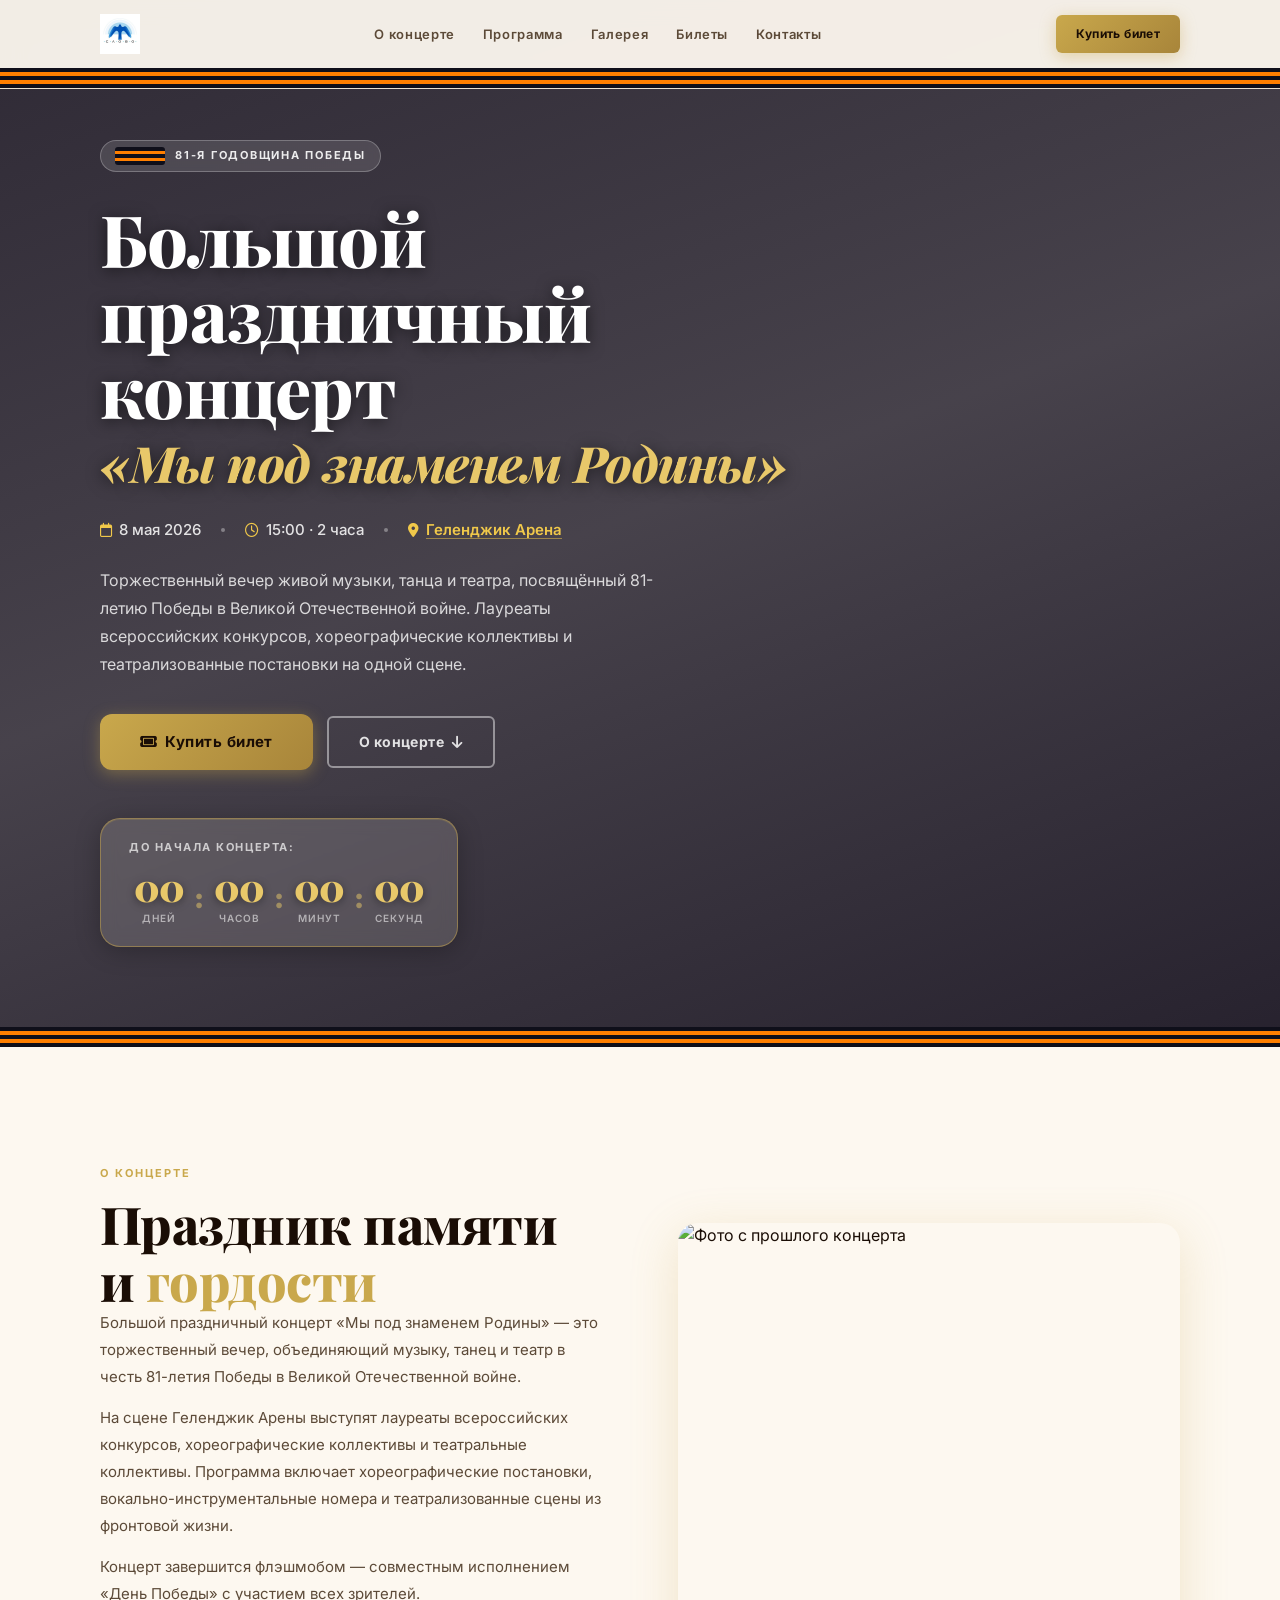
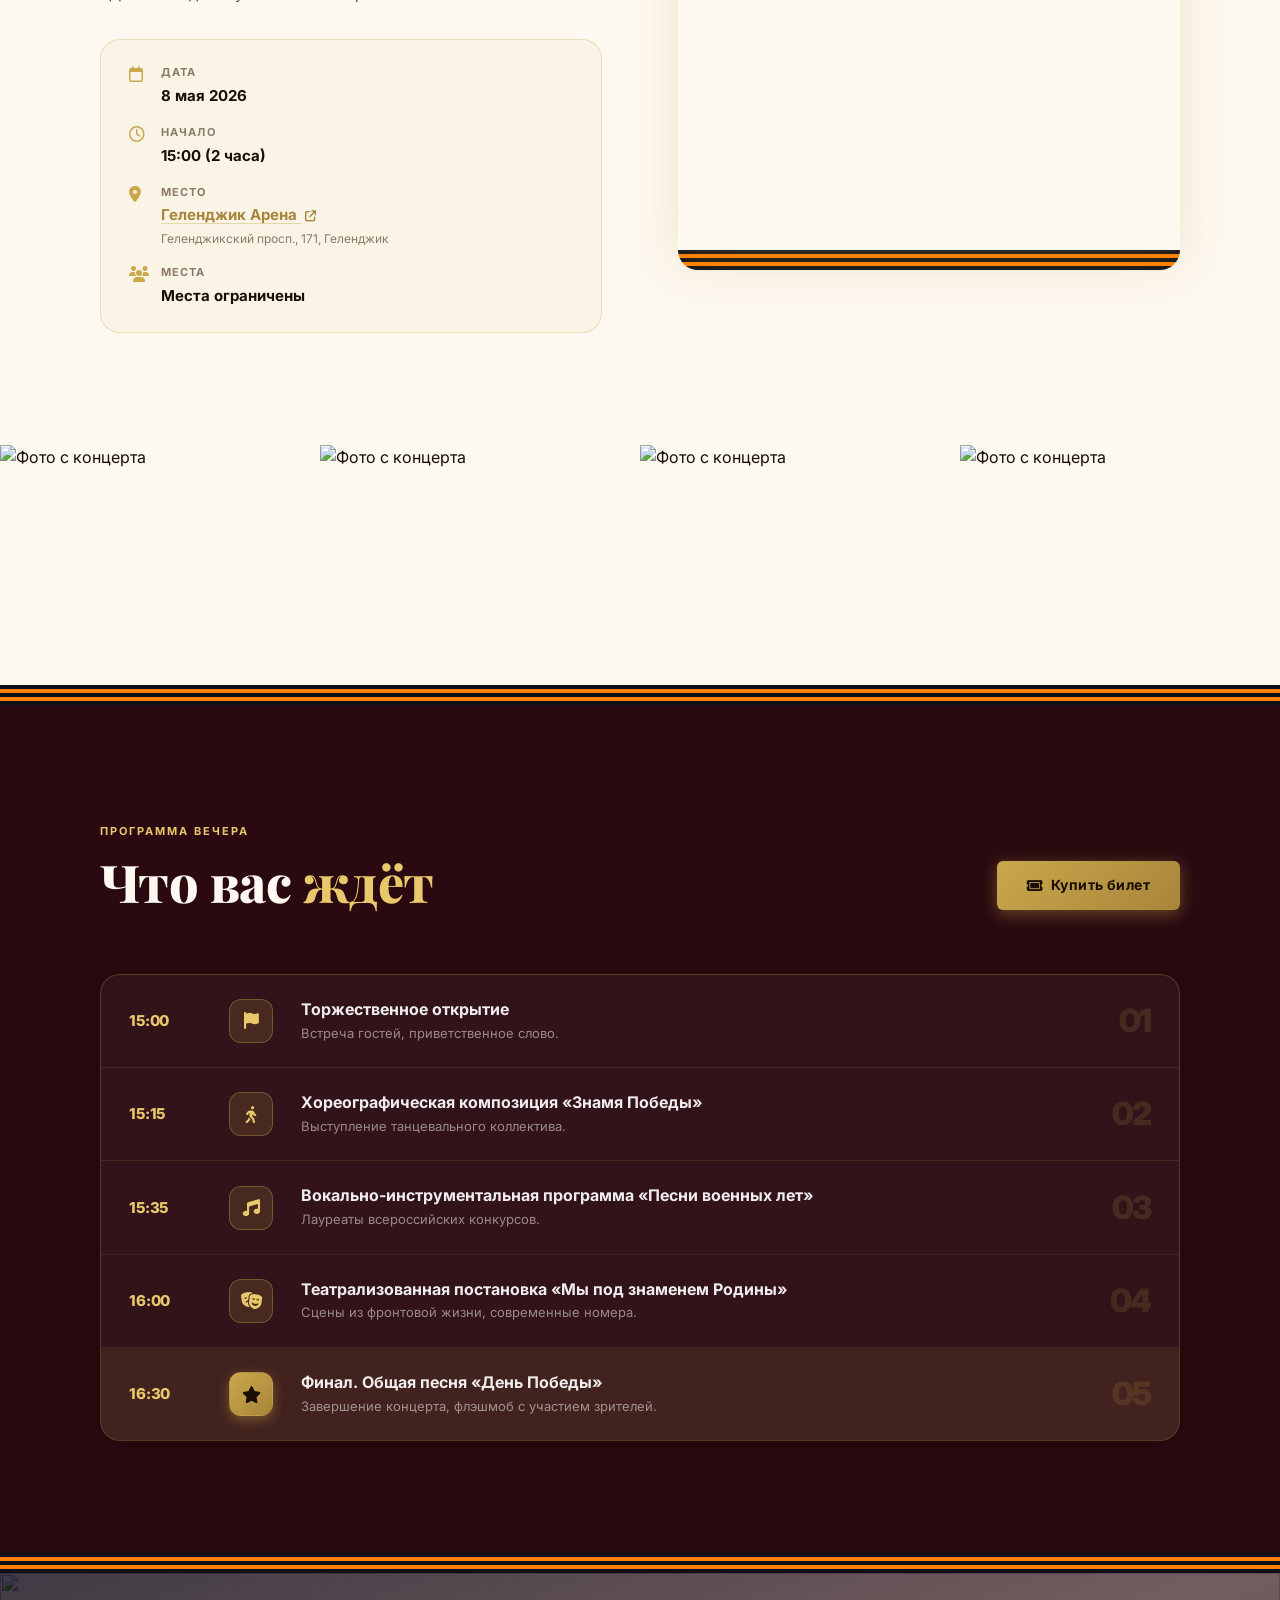
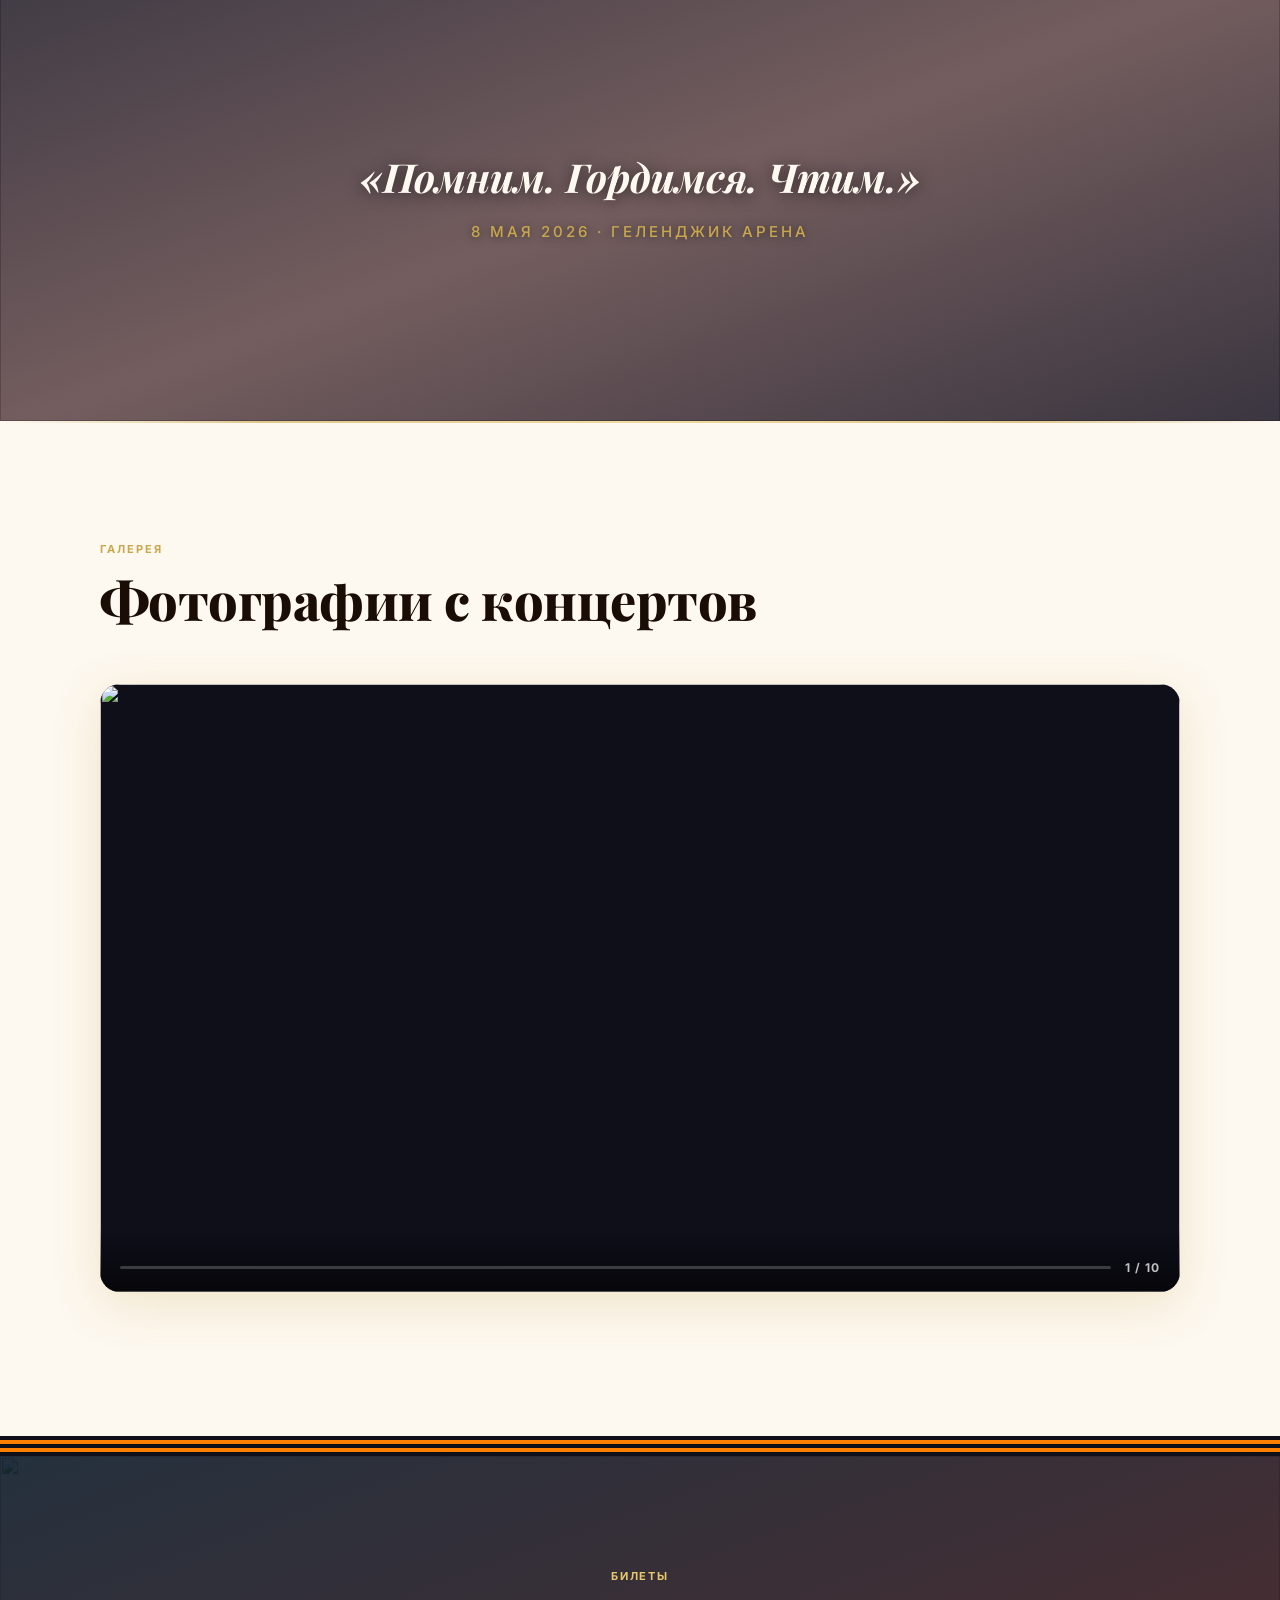
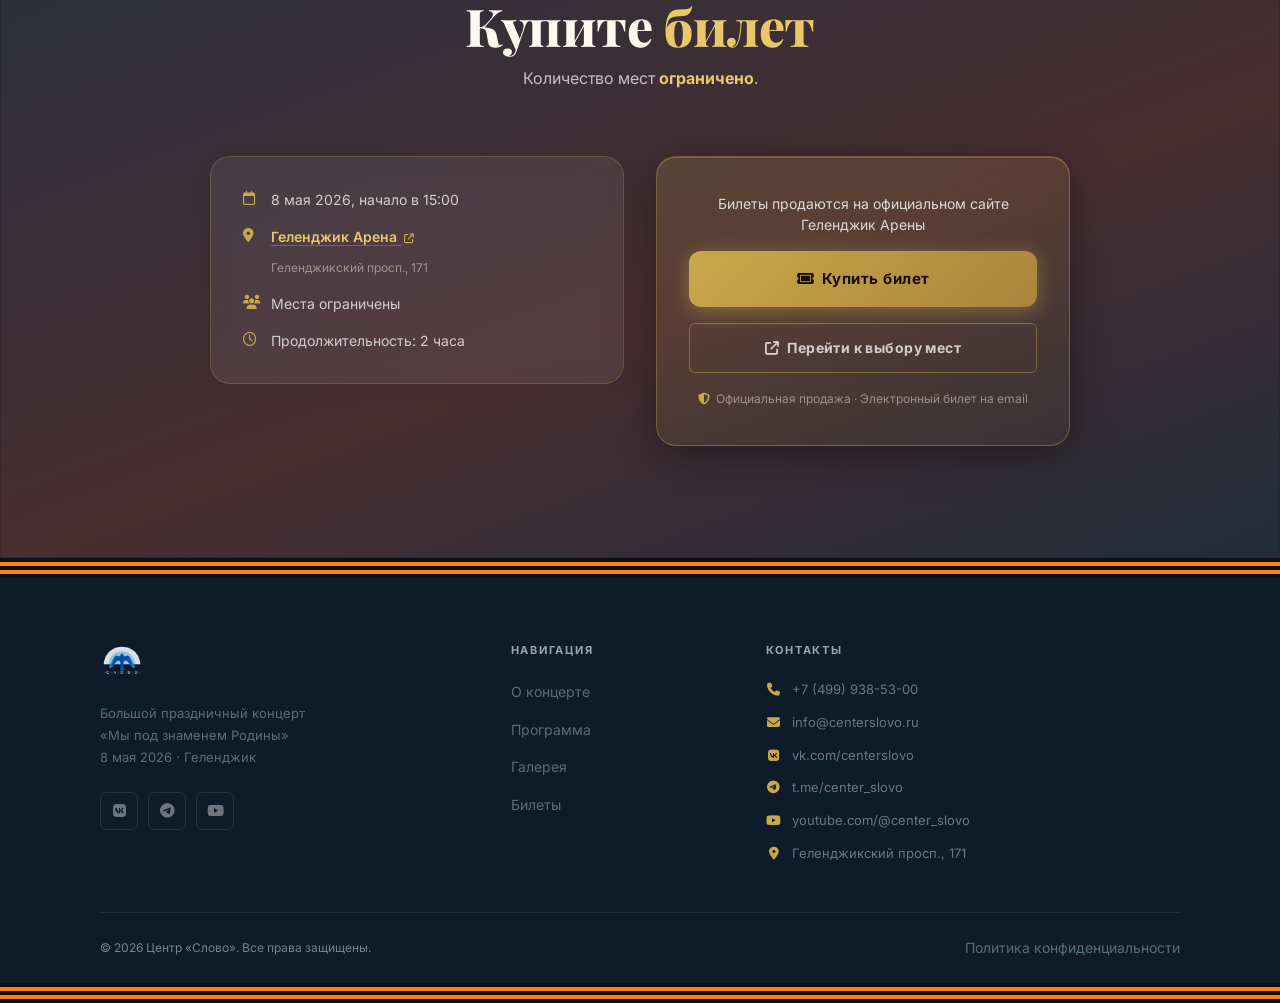
==== commit 42179202: "update 30" ====
--- a/index.html
+++ b/index.html
@@ -1790,7 +1790,7 @@
         <div class="about__photo-col">
           <div class="about__photo-frame">
             <img
-              src="https://raw.githubusercontent.com/admincenterslovo/slovo_lending/refs/heads/main/1.jpeg"
+              src="https://raw.githubusercontent.com/admincenterslovo/slovo_lending/refs/heads/main/about.jpg"
               alt="Фото с прошлого концерта"
               class="about__photo"
             />
@@ -1811,16 +1811,16 @@
   <!-- Фото-полоса после «О концерте» -->
   <div class="photo-strip" aria-label="Фотографии с концертов">
     <div class="photo-strip__item">
-      <img class="photo-strip__img" src="https://raw.githubusercontent.com/admincenterslovo/slovo_lending/refs/heads/main/5.jpeg" alt="Фото с концерта" loading="lazy" />
+      <img class="photo-strip__img" src="https://raw.githubusercontent.com/admincenterslovo/slovo_lending/refs/heads/main/wait_1.jpg" alt="Фото с концерта" loading="lazy" />
     </div>
     <div class="photo-strip__item">
-      <img class="photo-strip__img" src="https://raw.githubusercontent.com/admincenterslovo/slovo_lending/refs/heads/main/6.jpeg" alt="Фото с концерта" loading="lazy" />
+      <img class="photo-strip__img" src="https://raw.githubusercontent.com/admincenterslovo/slovo_lending/refs/heads/main/wait_2.jpg" alt="Фото с концерта" loading="lazy" />
     </div>
     <div class="photo-strip__item">
-      <img class="photo-strip__img" src="https://raw.githubusercontent.com/admincenterslovo/slovo_lending/refs/heads/main/7.jpeg" alt="Фото с концерта" loading="lazy" />
+      <img class="photo-strip__img" src="https://raw.githubusercontent.com/admincenterslovo/slovo_lending/refs/heads/main/wait_4.jpg" alt="Фото с концерта" loading="lazy" />
     </div>
     <div class="photo-strip__item">
-      <img class="photo-strip__img" src="https://raw.githubusercontent.com/admincenterslovo/slovo_lending/refs/heads/main/8.jpeg" alt="Фото с концерта" loading="lazy" />
+      <img class="photo-strip__img" src="https://raw.githubusercontent.com/admincenterslovo/slovo_lending/refs/heads/main/wait_3.jpg" alt="Фото с концерта" loading="lazy" />
     </div>
   </div>
 
@@ -1920,7 +1920,7 @@
   <div class="photo-banner" aria-hidden="true">
     <img
       class="photo-banner__bg"
-      src="https://raw.githubusercontent.com/admincenterslovo/slovo_lending/refs/heads/main/3.jpeg"
+      src="https://raw.githubusercontent.com/admincenterslovo/slovo_lending/refs/heads/main/remember.jpg"
       alt=""
     />
     <div class="photo-banner__overlay"></div>
@@ -1983,7 +1983,7 @@
   <section class="section tickets__bg-wrap" id="tickets">
     <img
       class="tickets__bg-img"
-      src="https://raw.githubusercontent.com/admincenterslovo/slovo_lending/refs/heads/main/12.jpeg"
+      src="https://raw.githubusercontent.com/admincenterslovo/slovo_lending/refs/heads/main/tikets.jpg"
       alt=""
       aria-hidden="true"
     />
@@ -2138,8 +2138,7 @@
       <div class="footer__bottom">
         <span class="footer__copy">© 2026 Центр «Слово». Все права защищены.</span>
         <div class="footer__bottom-links">
-          <a href="#" class="footer__link">Политика конфиденциальности</a>
-          <a href="#" class="footer__link">Публичная оферта</a>
+          <a href="https://center-slovo.ru/privacy" class="footer__link" target="_blank" rel="noopener noreferrer">Политика конфиденциальности</a>
         </div>
       </div>
     </div>
@@ -2407,7 +2406,7 @@
 
 // ── Список всех фото ──────────────────
 // Чтобы добавить новые фото: увеличьте TOTAL или добавьте пути вручную
-const TOTAL = 20;
+const TOTAL = 10;
 // Делаем PHOTOS глобальным — карусель читает его через window._PHOTOS
 const PHOTOS = Array.from({ length: TOTAL }, (_, i) => ({
   src: `https://raw.githubusercontent.com/admincenterslovo/slovo_lending/refs/heads/main/${i + 1}.jpeg`,
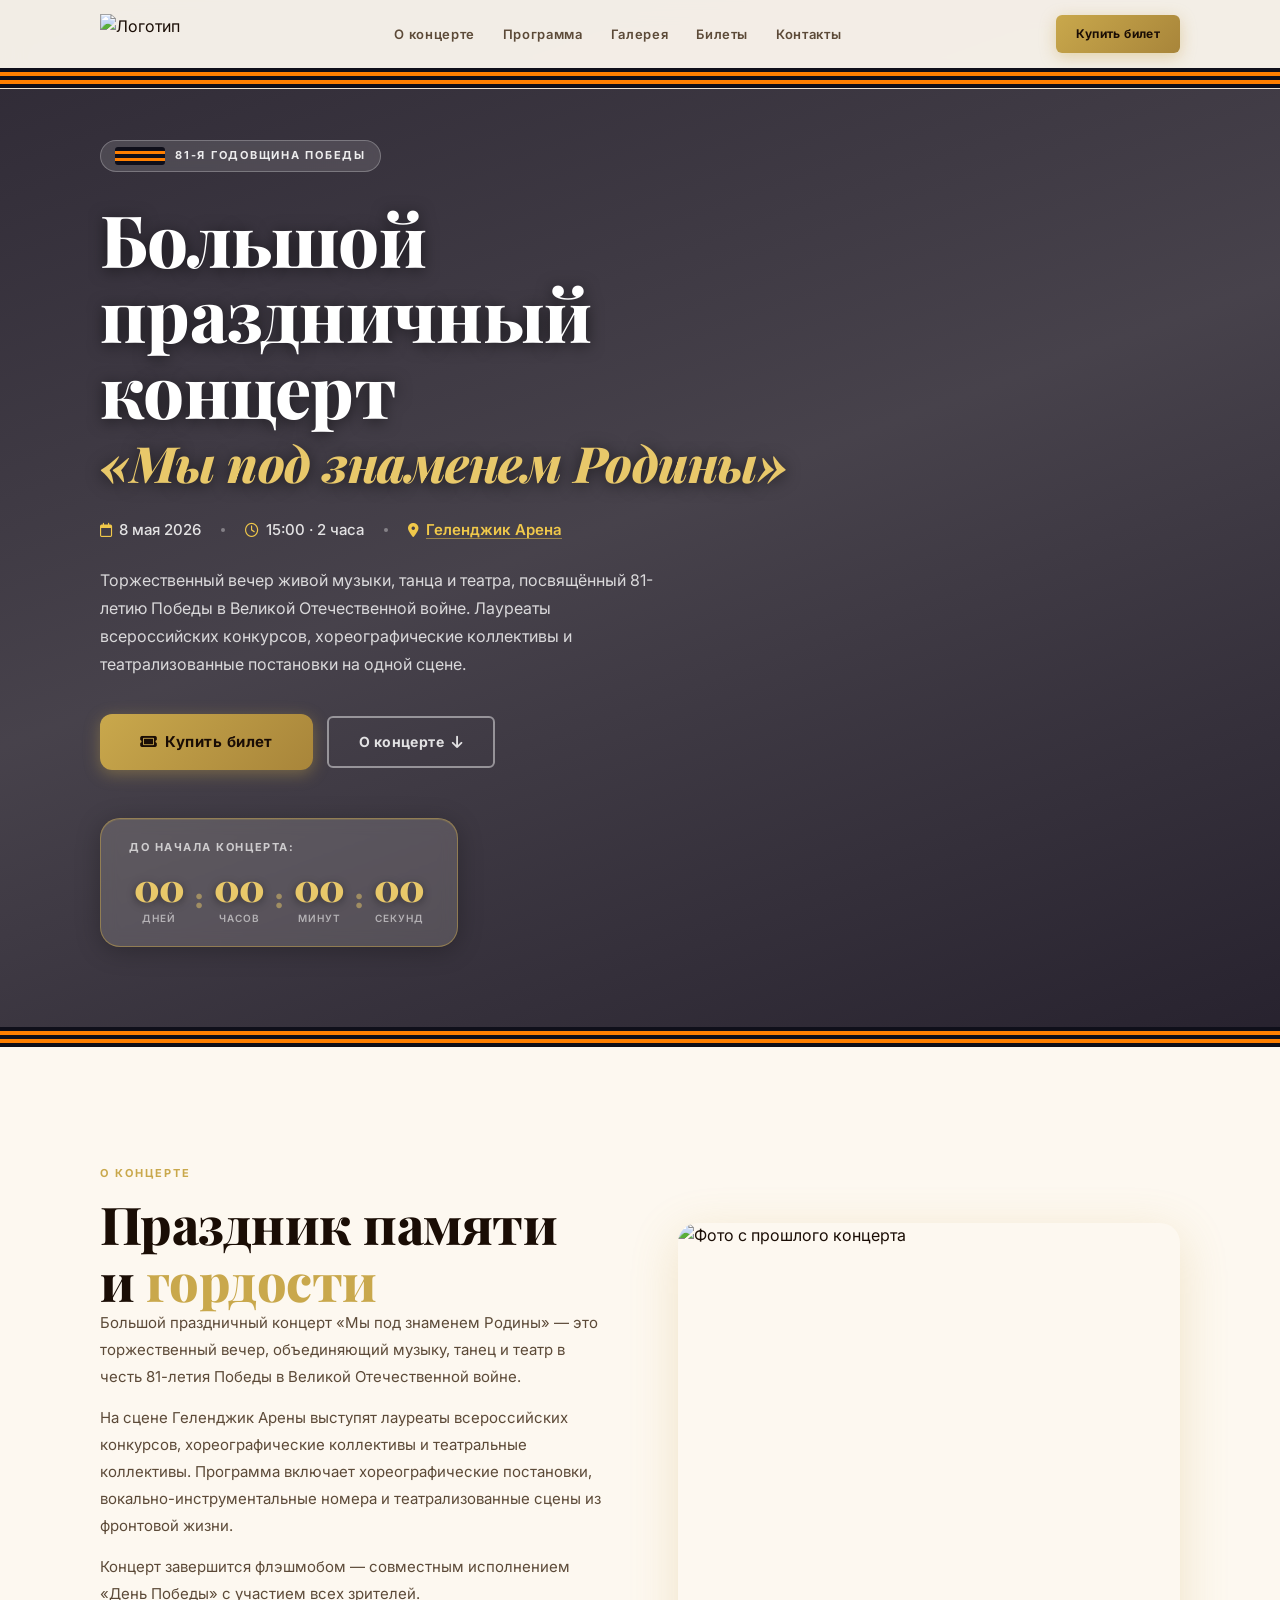
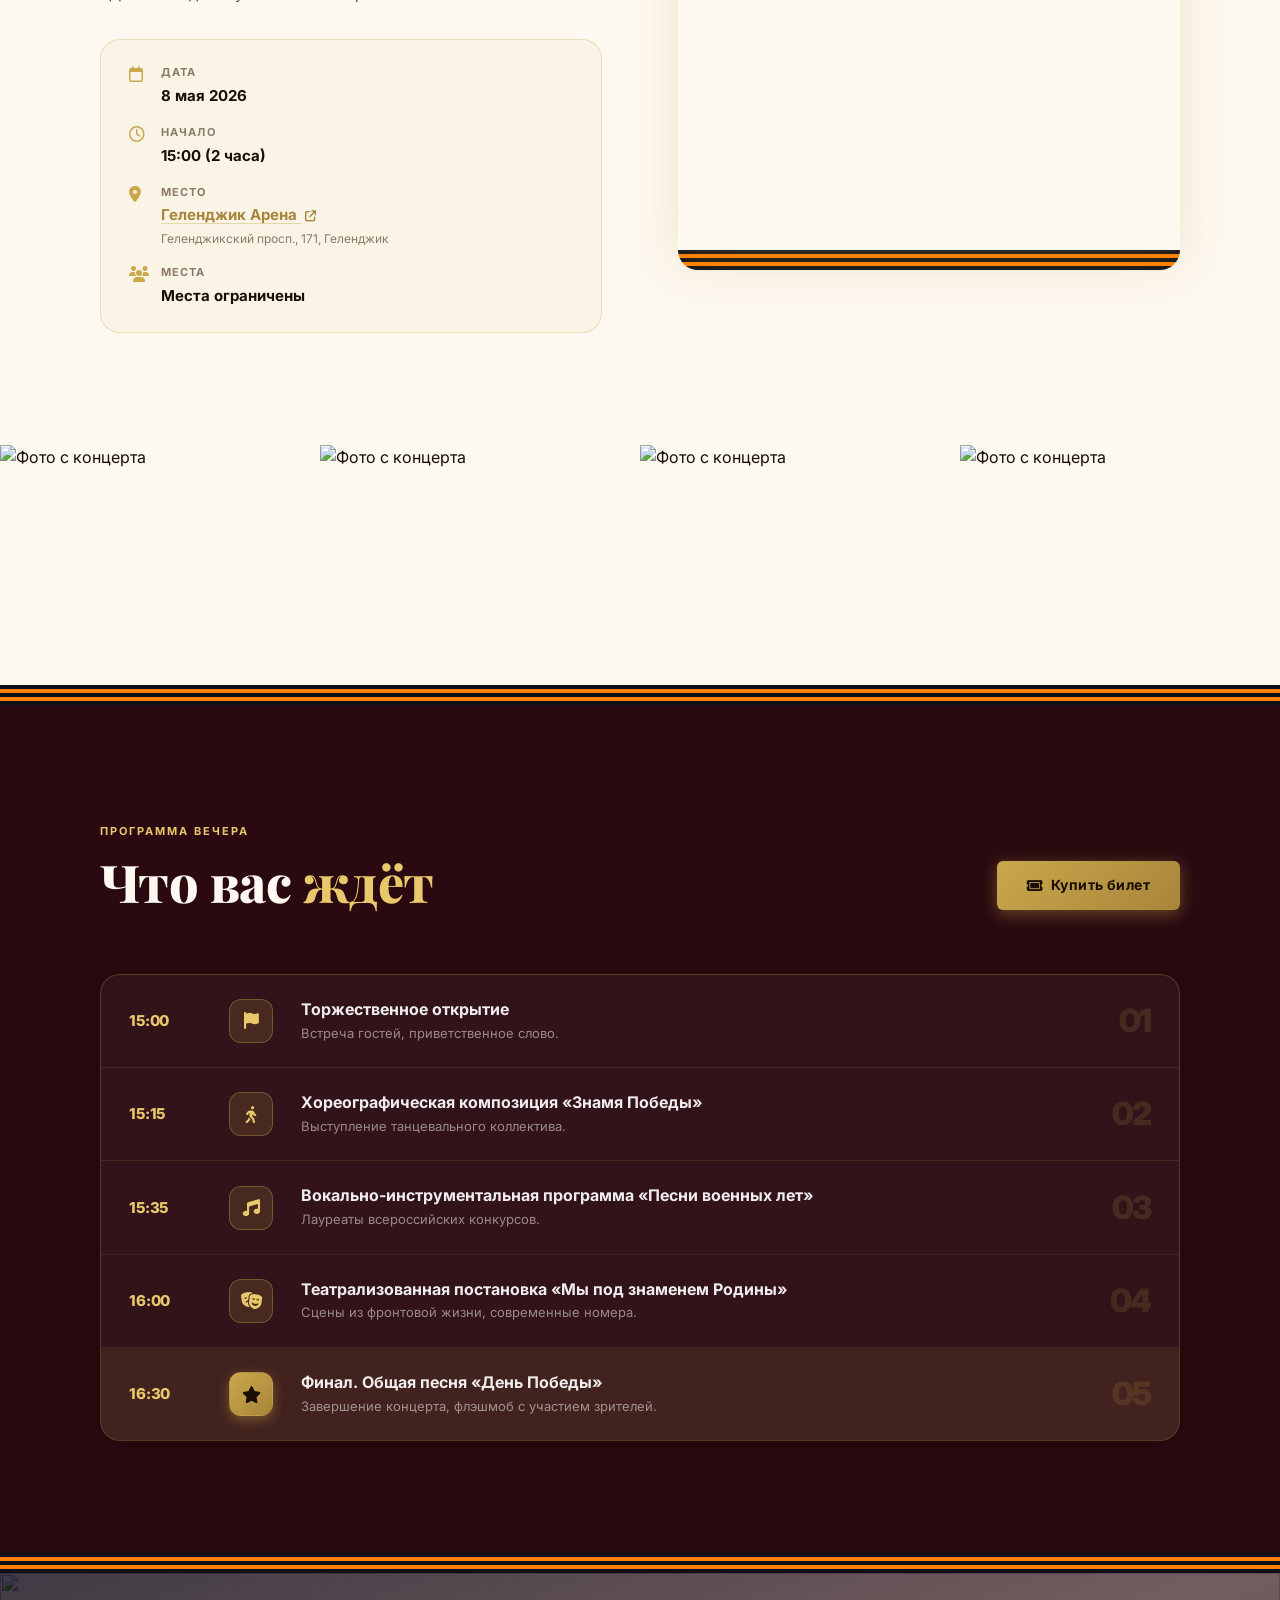
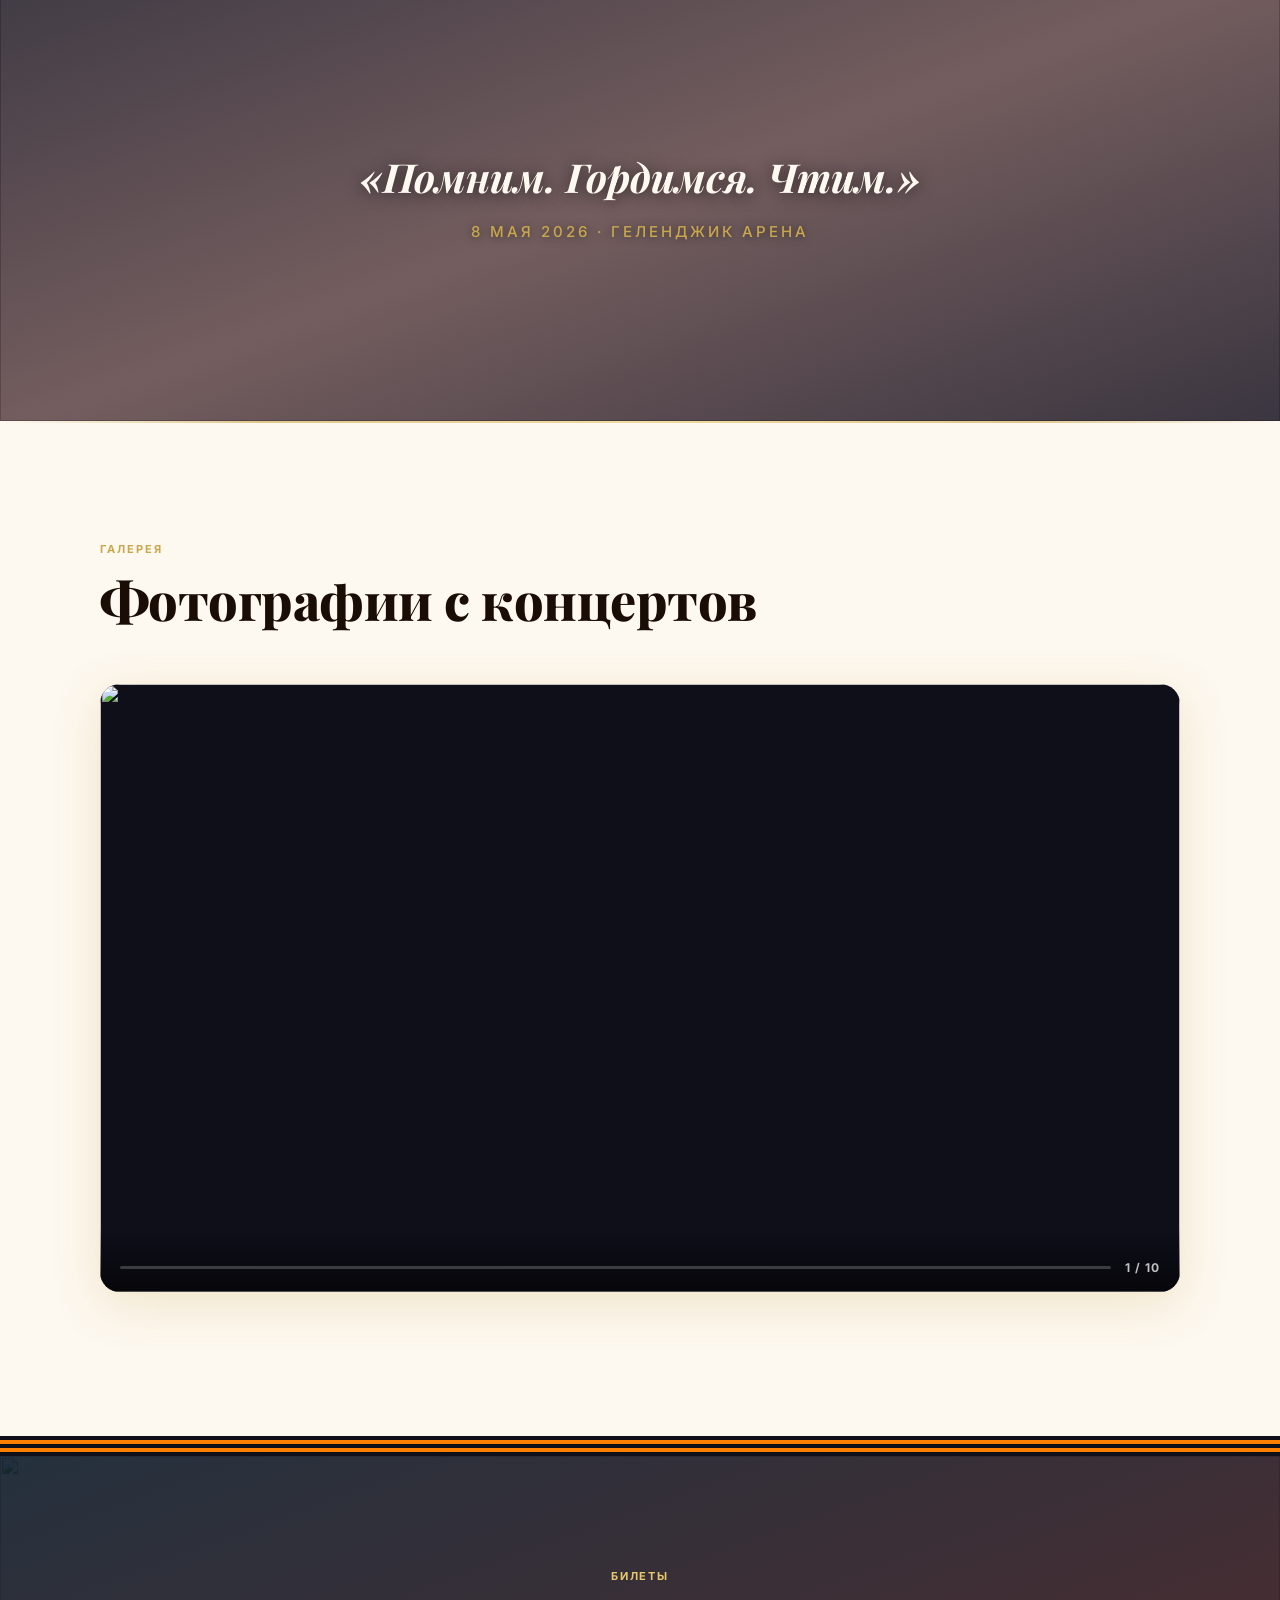
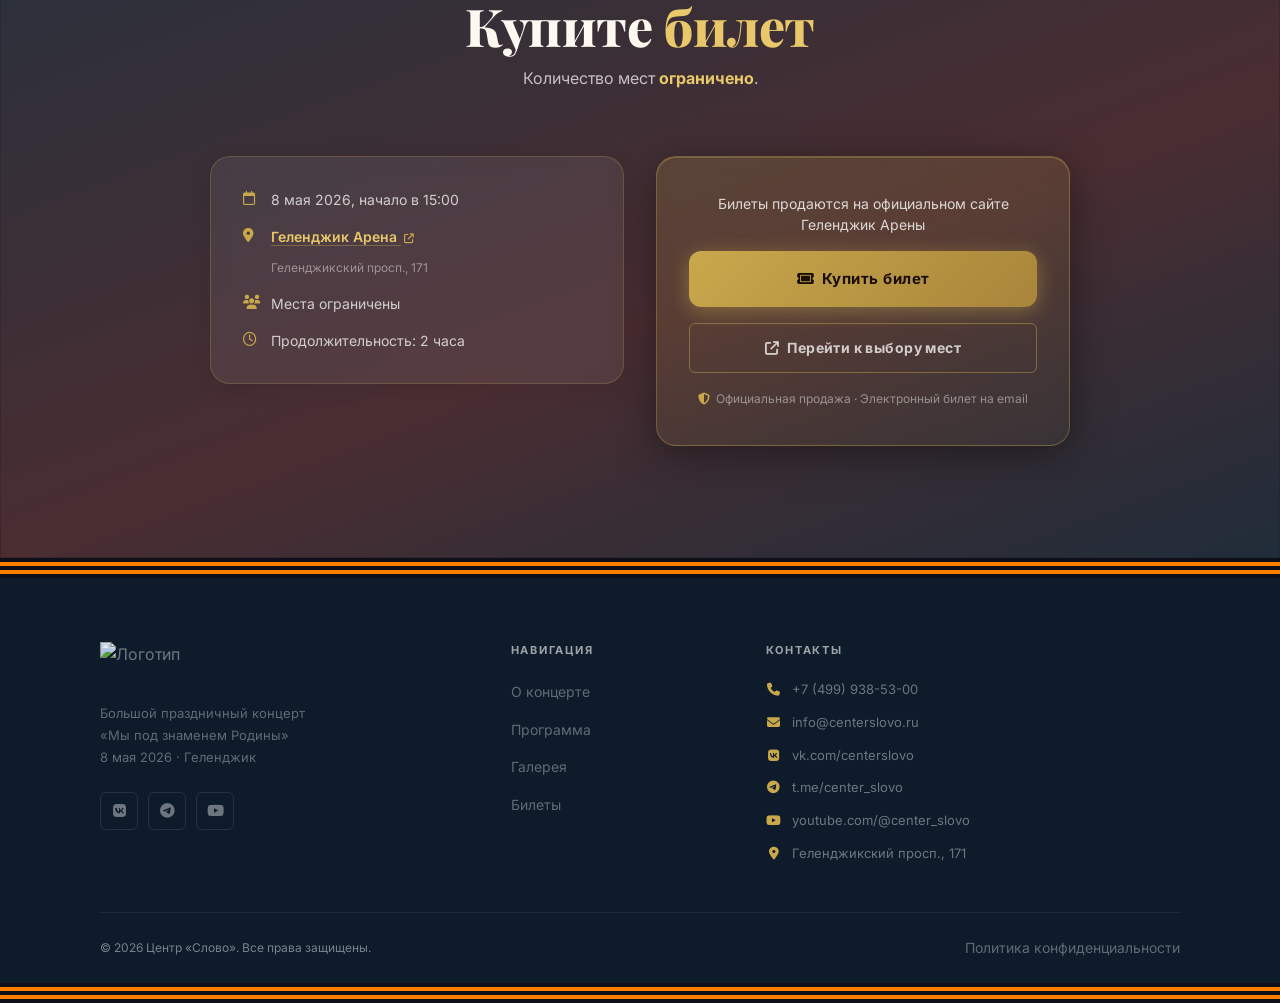
==== commit b32b2941: "replace local logo paths with GitHub raw URLs" ====
--- a/index.html
+++ b/index.html
@@ -1584,7 +1584,7 @@
   <header class="header" id="header">
     <div class="container">
       <div class="header__inner">
-        <a href="#"><img src="images/logo_black.jpg" alt="Логотип" class="site-logo" /></a>
+        <a href="#"><img src="https://raw.githubusercontent.com/admincenterslovo/slovo_lending/refs/heads/main/logo_black.jpg" alt="Логотип" class="site-logo" /></a>
 
         <nav class="nav" aria-label="Основное меню">
           <a href="#about"   class="nav__link">О концерте</a>
@@ -2059,7 +2059,7 @@
       <div class="footer__top">
 
         <div class="footer__col footer__col--brand">
-          <img src="images/logo_white.png" alt="Логотип" class="site-logo site-logo--footer" />
+          <img src="https://raw.githubusercontent.com/admincenterslovo/slovo_lending/refs/heads/main/logo_white.png" alt="Логотип" class="site-logo site-logo--footer" />
           <p class="footer__tagline">
             Большой праздничный концерт<br>
             «Мы под знаменем Родины»<br>
